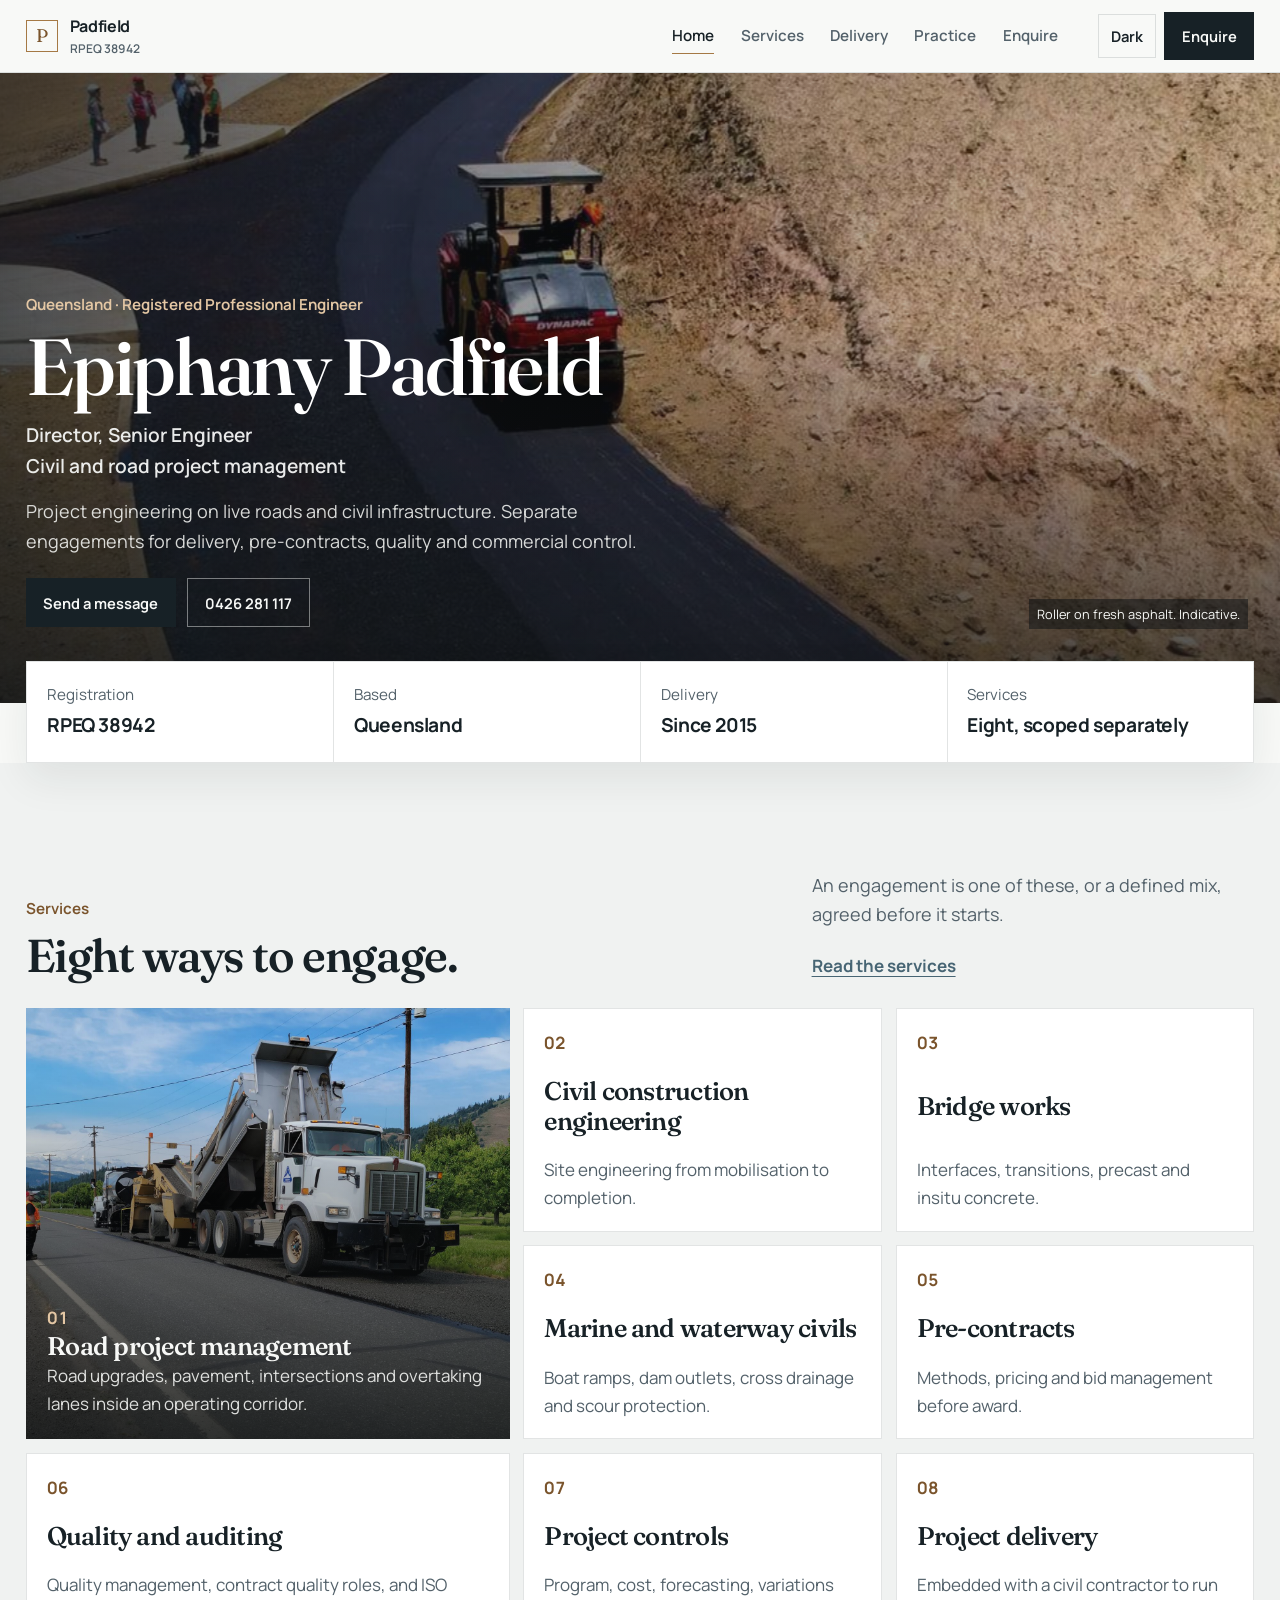
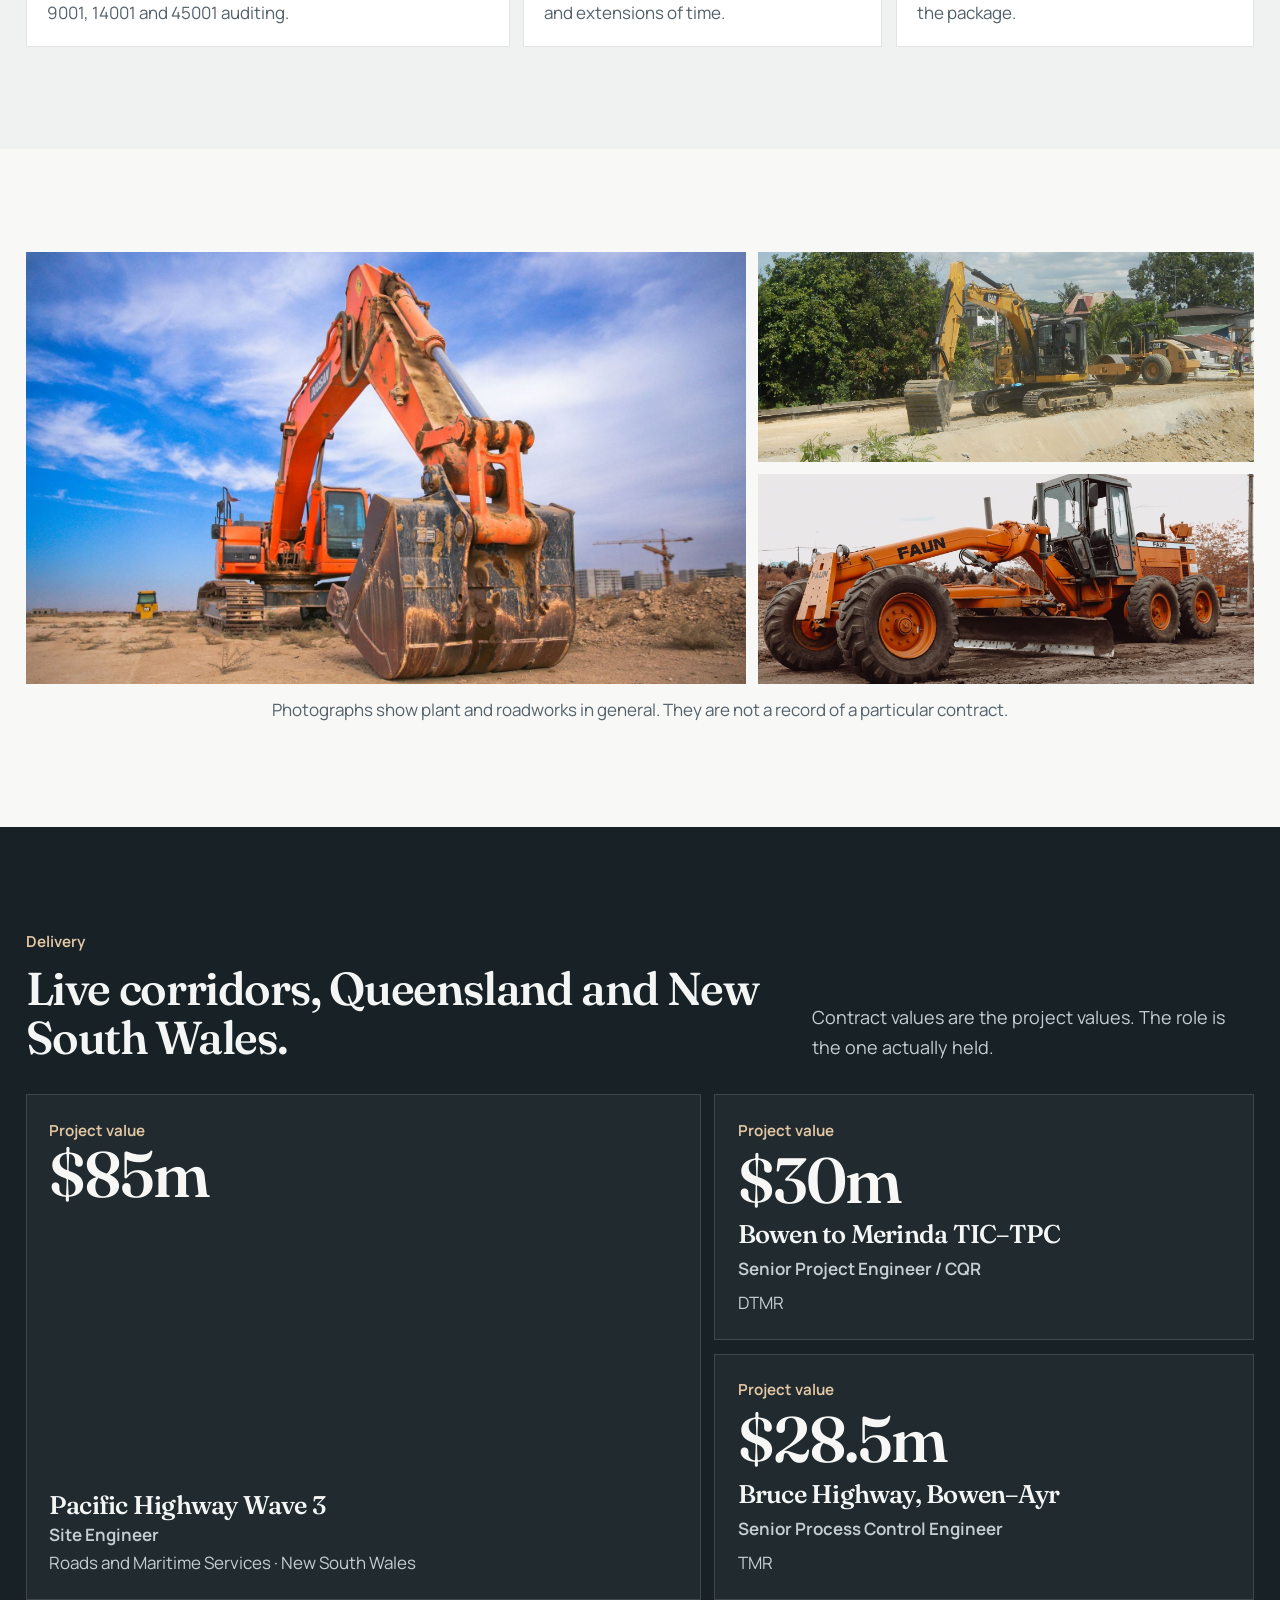
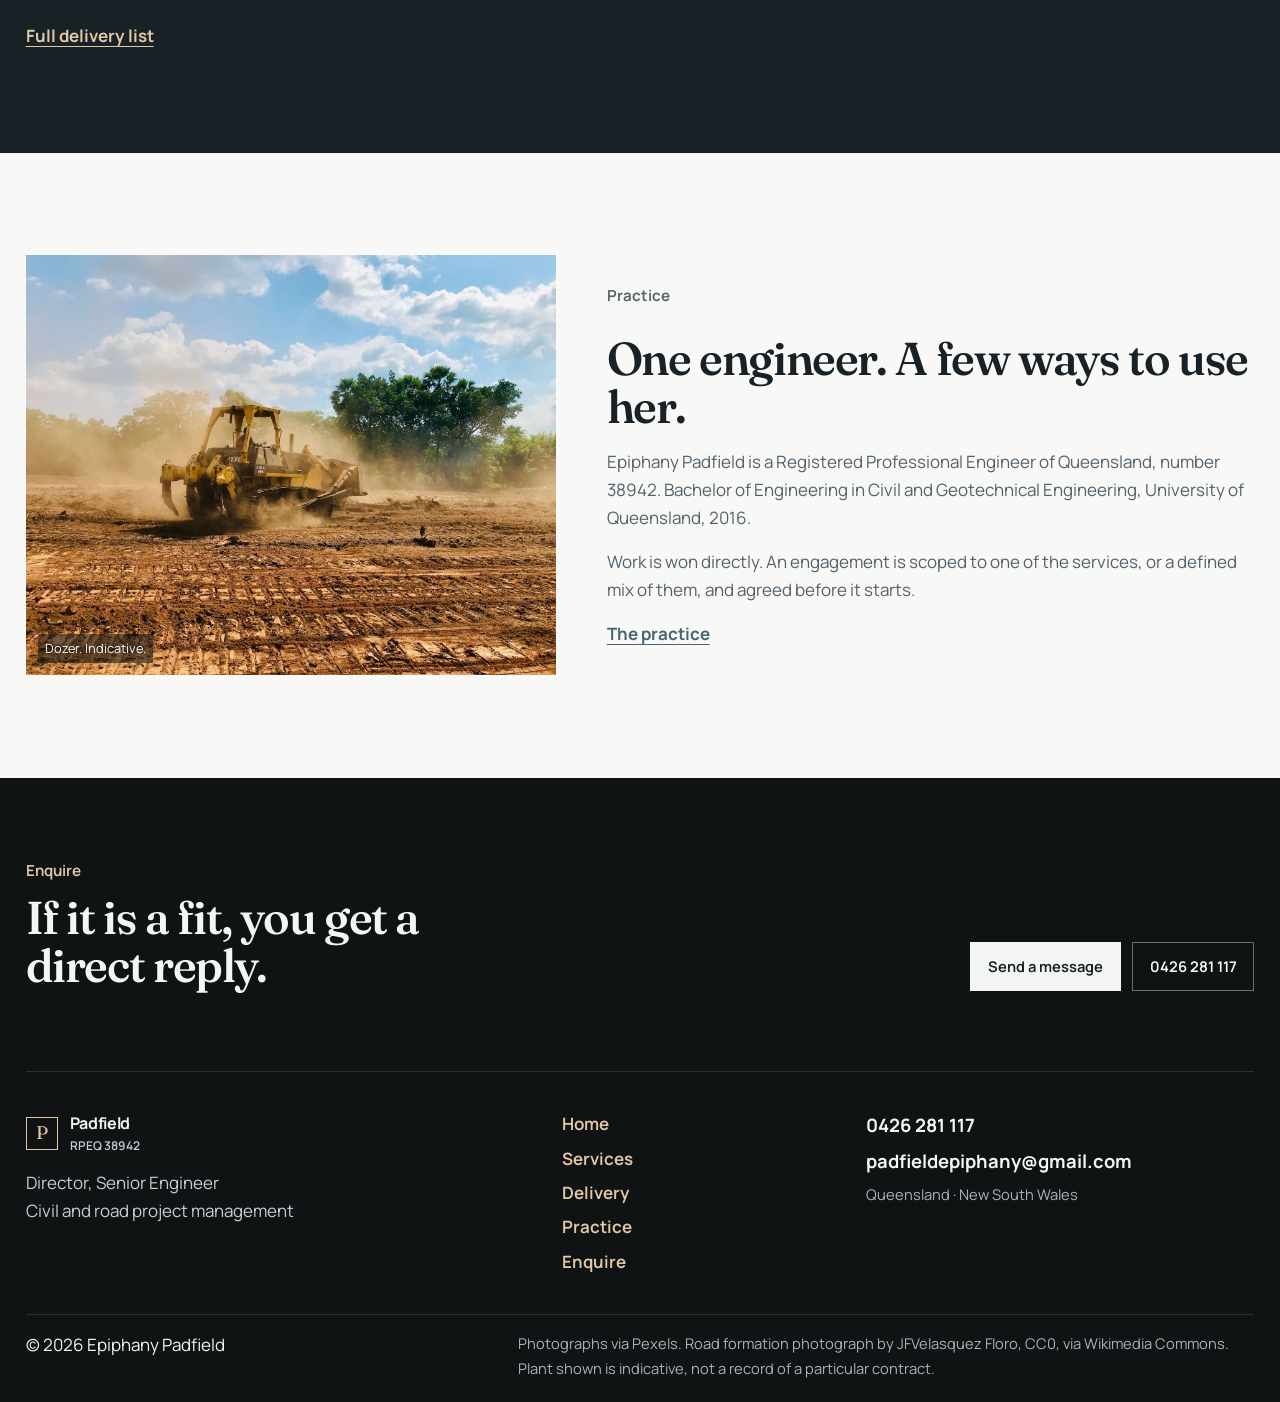
==== index.html @ ead68cc8 "Publish the Padfield site for client review. EOF  Co-authored-by: Cursor <cursoragent@cursor.com>" ====
<!DOCTYPE html>
<html lang="en">
<head>
  <meta charset="utf-8">
  <meta name="viewport" content="width=device-width, initial-scale=1">
  <title>Epiphany Padfield · Civil &amp; Road Project Management · RPEQ</title>
  <meta name="description" content="Epiphany Padfield, RPEQ 38942. Director and senior engineer. Civil and road project management, bridge and marine civils, pre-contracts, quality auditing and project delivery in Queensland.">
  <meta name="theme-color" content="#1A1E21">
  <link rel="icon" href="assets/favicon.svg" type="image/svg+xml">
  <link rel="preconnect" href="https://fonts.googleapis.com">
  <link rel="preconnect" href="https://fonts.gstatic.com" crossorigin>
  <link href="https://fonts.googleapis.com/css2?family=Fraunces:opsz,wght@9..144,500..650&family=Manrope:wght@400;500;600;700&display=swap" rel="stylesheet">
  <link rel="stylesheet" href="styles.css">
  <script>
    try {
      var saved = localStorage.getItem("padfield-theme");
      var theme = saved || (matchMedia("(prefers-color-scheme: light)").matches ? "light" : "dark");
      document.documentElement.setAttribute("data-theme", theme);
      document.documentElement.classList.add("js");
      var meta = document.querySelector('meta[name="theme-color"]');
      if (meta) meta.setAttribute("content", theme === "light" ? "#F8F9F7" : "#1A1E21");
    } catch (e) {}
  </script>
</head>
<body>
  <a class="skip" href="#content">Skip to content</a>
  <header class="nav">
    <div class="shell nav-bar">
      <a class="wordmark" href="index.html"><span class="mark" aria-hidden="true">P</span><span><strong>Padfield</strong><small>RPEQ 38942</small></span></a>
      <button class="nav-toggle" id="navToggle" type="button" aria-expanded="false" aria-controls="siteNav">Menu</button>
      <nav id="siteNav" aria-label="Pages">
        <a href="index.html" aria-current="page">Home</a>
        <a href="services.html">Services</a>
        <a href="delivery.html">Delivery</a>
        <a href="practice.html">Practice</a>
        <a href="enquire.html">Enquire</a>
      </nav>
      <div class="nav-tools">
        <button type="button" class="theme-toggle" id="themeToggle">Light</button>
        <a class="nav-cta" href="enquire.html">Enquire</a>
      </div>
    </div>
  </header>

  <main id="content">
    <section class="hero">
      <div class="hero-media">
        <video id="heroVideo" poster="assets/poster.jpg" muted loop playsinline preload="none" aria-hidden="true"></video>
      </div>
      <div class="hero-shade" aria-hidden="true"></div>
      <p class="photo-note">Roller on fresh asphalt. Indicative.</p>
      <div class="shell hero-copy">
        <div class="hero-copy-inner">
          <p class="eyebrow">Queensland · Registered Professional Engineer</p>
          <h1>Epiphany Padfield</h1>
          <p class="hero-role">Director, Senior Engineer<br>Civil and road project management</p>
          <p class="lede">Project engineering on live roads and civil infrastructure. Separate engagements for delivery, pre-contracts, quality and commercial control.</p>
          <div class="hero-actions">
            <a class="btn" href="enquire.html">Send a message</a>
            <a class="btn btn-ghost" href="tel:+61426281117">0426 281 117</a>
          </div>
        </div>
      </div>
    </section>

    <section class="proof" aria-label="At a glance">
      <div class="shell">
        <ul>
          <li><span>Registration</span><strong>RPEQ 38942</strong></li>
          <li><span>Based</span><strong>Queensland</strong></li>
          <li><span>Delivery</span><strong>Since 2015</strong></li>
          <li><span>Services</span><strong>Eight, scoped separately</strong></li>
        </ul>
      </div>
    </section>

    <section class="block band-soft reveal">
      <div class="shell">
        <div class="split-head">
          <div>
            <p class="eyebrow">Services</p>
            <h2>Eight ways to engage.</h2>
          </div>
          <div>
            <p class="section-copy">An engagement is one of these, or a defined mix, agreed before it starts.</p>
            <p class="more"><a class="link" href="services.html">Read the services</a></p>
          </div>
        </div>
        <div class="bento">
          <a class="tile tile-lead" href="services.html#road">
            <img src="assets/seal.jpg" alt="Truck feeding a surfacing crew on a live road" width="1800" height="1350">
            <div class="tile-body">
              <span class="idx">01</span>
              <h3>Road project management</h3>
              <p>Road upgrades, pavement, intersections and overtaking lanes inside an operating corridor.</p>
            </div>
          </a>
          <a class="tile" href="services.html#civil"><span class="idx">02</span><h3>Civil construction engineering</h3><p>Site engineering from mobilisation to completion.</p></a>
          <a class="tile" href="services.html#bridge"><span class="idx">03</span><h3>Bridge works</h3><p>Interfaces, transitions, precast and insitu concrete.</p></a>
          <a class="tile" href="services.html#marine"><span class="idx">04</span><h3>Marine and waterway civils</h3><p>Boat ramps, dam outlets, cross drainage and scour protection.</p></a>
          <a class="tile" href="services.html#precontracts"><span class="idx">05</span><h3>Pre-contracts</h3><p>Methods, pricing and bid management before award.</p></a>
          <a class="tile" href="services.html#quality"><span class="idx">06</span><h3>Quality and auditing</h3><p>Quality management, contract quality roles, and ISO 9001, 14001 and 45001 auditing.</p></a>
          <a class="tile" href="services.html#controls"><span class="idx">07</span><h3>Project controls</h3><p>Program, cost, forecasting, variations and extensions of time.</p></a>
          <a class="tile" href="services.html#delivery"><span class="idx">08</span><h3>Project delivery</h3><p>Embedded with a civil contractor to run the package.</p></a>
        </div>
      </div>
    </section>

    <section class="block reveal" aria-label="Indicative plant">
      <div class="shell gallery-grid">
        <figure class="gallery-main">
          <img src="assets/excavator.jpg" alt="Excavator on an earthworks site" width="1800" height="1130" loading="lazy">
          <figcaption>Excavator. Indicative.</figcaption>
        </figure>
        <figure>
          <img src="assets/formation.jpg" alt="Excavator and roller on a road formation" width="1800" height="1350" loading="lazy">
          <figcaption>Formation. Indicative.</figcaption>
        </figure>
        <figure>
          <img src="assets/grader.jpg" alt="Motor grader trimming a formation" width="1800" height="1200" loading="lazy">
          <figcaption>Grader. Indicative.</figcaption>
        </figure>
      </div>
      <p class="shell gallery-note">Photographs show plant and roadworks in general. They are not a record of a particular contract.</p>
    </section>

    <section class="block band-deep reveal">
      <div class="shell">
        <div class="split-head">
          <div>
            <p class="eyebrow">Delivery</p>
            <h2>Live corridors, Queensland and New South Wales.</h2>
          </div>
          <p class="section-copy">Contract values are the project values. The role is the one actually held.</p>
        </div>
        <div class="project-grid">
          <a class="pcard pcard-lead" href="delivery.html#pacific">
            <div>
              <p class="pcard-kicker">Project value</p>
              <p class="pcard-value">$85m</p>
            </div>
            <div>
              <h3>Pacific Highway Wave 3</h3>
              <p class="pcard-role">Site Engineer</p>
              <p class="pcard-meta">Roads and Maritime Services · New South Wales</p>
            </div>
          </a>
          <a class="pcard" href="delivery.html#bowen">
            <p class="pcard-kicker">Project value</p>
            <p class="pcard-value">$30m</p>
            <h3>Bowen to Merinda TIC–TPC</h3>
            <p class="pcard-role">Senior Project Engineer / CQR</p>
            <p class="pcard-meta">DTMR</p>
          </a>
          <a class="pcard" href="delivery.html#bowen-ayr">
            <p class="pcard-kicker">Project value</p>
            <p class="pcard-value">$28.5m</p>
            <h3>Bruce Highway, Bowen–Ayr</h3>
            <p class="pcard-role">Senior Process Control Engineer</p>
            <p class="pcard-meta">TMR</p>
          </a>
        </div>
        <p class="more"><a class="link" href="delivery.html">Full delivery list</a></p>
      </div>
    </section>

    <section class="block reveal">
      <div class="shell practice-split">
        <figure class="frame">
          <img src="assets/dozer.jpg" alt="Dozer working in dust on an earthworks pad" width="1800" height="1350" loading="lazy">
          <figcaption>Dozer. Indicative.</figcaption>
        </figure>
        <div class="practice-copy">
          <p class="eyebrow">Practice</p>
          <h2>One engineer. A few ways to use her.</h2>
          <p>Epiphany Padfield is a Registered Professional Engineer of Queensland, number 38942. Bachelor of Engineering in Civil and Geotechnical Engineering, University of Queensland, 2016.</p>
          <p>Work is won directly. An engagement is scoped to one of the services, or a defined mix of them, and agreed before it starts.</p>
          <p><a class="link" href="practice.html">The practice</a></p>
        </div>
      </div>
    </section>
  </main>

  <footer class="foot">
    <div class="shell foot-cta">
      <div>
        <p class="eyebrow">Enquire</p>
        <h2>If it is a fit, you get a direct reply.</h2>
      </div>
      <div class="foot-cta-actions">
        <a class="btn" href="enquire.html">Send a message</a>
        <a class="btn btn-ghost" href="tel:+61426281117">0426 281 117</a>
      </div>
    </div>
    <div class="shell foot-grid">
      <div>
        <a class="wordmark" href="index.html"><span class="mark" aria-hidden="true">P</span><span><strong>Padfield</strong><small>RPEQ 38942</small></span></a>
        <p class="foot-role">Director, Senior Engineer<br>Civil and road project management</p>
      </div>
      <nav aria-label="Footer">
        <a href="index.html">Home</a>
        <a href="services.html">Services</a>
        <a href="delivery.html">Delivery</a>
        <a href="practice.html">Practice</a>
        <a href="enquire.html">Enquire</a>
      </nav>
      <div class="foot-contact">
        <a href="tel:+61426281117">0426 281 117</a>
        <a href="mailto:padfieldepiphany@gmail.com">padfieldepiphany@gmail.com</a>
        <p class="fine">Queensland · New South Wales</p>
      </div>
    </div>
    <div class="shell foot-base">
      <p>© 2026 Epiphany Padfield</p>
      <p class="fine">Photographs via Pexels. Road formation photograph by JFVelasquez Floro, CC0, via Wikimedia Commons. Plant shown is indicative, not a record of a particular contract.</p>
    </div>
  </footer>
  <script src="main.js"></script>
</body>
</html>
---- styles.css ----
:root {
  --bg: #1a1e21;
  --bg-soft: #22272b;
  --bg-deep: #121518;
  --surface: #2a3035;
  --ink: #f4f6f5;
  --muted: #b4bec3;
  --line: rgba(244, 246, 245, 0.14);
  --bronze: #c4a078;
  --bronze-text: #e4c7a4;
  --steel: #8aadc0;
  --nav: rgba(26, 30, 33, 0.92);
  --btn-bg: #f4f6f5;
  --btn-ink: #172126;
  --danger: #e7b4a4;
  --shadow: 0 18px 40px rgba(0, 0, 0, 0.28);
  --serif: "Fraunces", "Iowan Old Style", Georgia, serif;
  --sans: "Manrope", "Segoe UI", sans-serif;
  --nav-h: 4.5rem;
  color-scheme: dark;
}

html[data-theme="light"] {
  --bg: #f8f9f7;
  --bg-soft: #f0f2f1;
  --bg-deep: #172126;
  --surface: #ffffff;
  --ink: #172126;
  --muted: #53616a;
  --line: rgba(23, 33, 38, 0.12);
  --bronze: #a57945;
  --bronze-text: #7a542c;
  --steel: #476574;
  --nav: rgba(248, 249, 247, 0.92);
  --btn-bg: #172126;
  --btn-ink: #f8f9f7;
  --danger: #8c3a2c;
  --shadow: 0 16px 40px rgba(23, 33, 38, 0.08);
  color-scheme: light;
}

* { box-sizing: border-box; }
html { scroll-behavior: smooth; background: var(--bg); }
body {
  margin: 0;
  background: var(--bg);
  color: var(--ink);
  font-family: var(--sans);
  font-size: 1.0625rem;
  font-weight: 400;
  line-height: 1.65;
  transition: background-color 0.35s ease, color 0.35s ease;
}
img, video { max-width: 100%; display: block; }
a { color: inherit; }
:focus-visible { outline: 2px solid var(--steel); outline-offset: 3px; }
.skip {
  position: absolute;
  left: 1rem;
  top: -4rem;
  background: var(--bronze-text);
  color: #172126;
  padding: 0.5rem 0.8rem;
  z-index: 40;
}
.skip:focus { top: 0.75rem; }

.shell { width: min(1240px, calc(100% - clamp(1.5rem, 4vw, 4.5rem))); margin-inline: auto; }
h1, h2, h3, .pcard-value, .record-value strong, .numeral {
  font-family: var(--serif);
  font-weight: 560;
  font-optical-sizing: auto;
  letter-spacing: -0.03em;
}
h1 { margin: 0; font-size: clamp(2.8rem, 5.4vw, 5.4rem); line-height: 0.98; }
h2 { margin: 0; font-size: clamp(2.15rem, 3.6vw, 3.5rem); line-height: 1.05; }
h3 { margin: 0; font-size: clamp(1.45rem, 2vw, 1.85rem); line-height: 1.15; font-weight: 560; }
p { margin: 0; }
.lede, .section-copy { color: var(--muted); max-width: 40rem; font-size: 1.125rem; }
.eyebrow {
  margin: 0 0 0.7rem;
  font-weight: 650;
  font-size: 0.95rem;
  color: var(--bronze-text);
}

.nav {
  position: sticky;
  top: 0;
  z-index: 30;
  background: var(--nav);
  backdrop-filter: blur(16px);
  border-bottom: 1px solid var(--line);
}
.nav-bar {
  min-height: var(--nav-h);
  display: flex;
  align-items: center;
  gap: 1rem;
}
.wordmark {
  display: flex;
  align-items: center;
  gap: 0.7rem;
  text-decoration: none;
  margin-right: auto;
}
.mark {
  width: 2.05rem;
  height: 2.05rem;
  display: grid;
  place-items: center;
  border: 1px solid var(--bronze);
  color: var(--bronze-text);
  font-family: var(--serif);
  font-size: 1.15rem;
  line-height: 1;
}
.wordmark strong { display: block; font-weight: 700; letter-spacing: -0.02em; font-size: 1rem; }
.wordmark small { display: block; color: var(--muted); font-size: 0.75rem; font-weight: 600; letter-spacing: 0.01em; }
.nav-toggle {
  display: none;
  border: 1px solid var(--line);
  background: transparent;
  color: var(--ink);
  font: inherit;
  font-weight: 650;
  padding: 0.5rem 0.7rem;
  cursor: pointer;
}
#siteNav { display: flex; align-items: center; gap: 0.15rem; }
#siteNav a {
  position: relative;
  text-decoration: none;
  color: var(--muted);
  font-weight: 600;
  font-size: 0.95rem;
  padding: 0.7rem 0.75rem;
}
#siteNav a::after {
  content: "";
  position: absolute;
  left: 0.75rem;
  right: 0.75rem;
  bottom: 0.35rem;
  height: 1px;
  background: var(--bronze);
  transform: scaleX(0);
  transform-origin: left center;
  transition: transform 0.35s ease;
}
#siteNav a:hover { color: var(--ink); }
#siteNav a:hover::after,
#siteNav a[aria-current="page"]::after { transform: scaleX(1); }
#siteNav a[aria-current="page"] { color: var(--ink); }
.nav-tools { display: flex; align-items: center; gap: 0.5rem; margin-left: 0.75rem; }
.theme-toggle, .nav-cta, .btn {
  font: inherit;
  font-weight: 650;
  font-size: 0.92rem;
  cursor: pointer;
  text-decoration: none;
  border: 1px solid transparent;
}
.theme-toggle {
  background: transparent;
  color: var(--ink);
  border-color: var(--line);
  padding: 0.55rem 0.75rem;
}
.theme-toggle:hover, .nav-cta:hover, .btn:hover { transform: translateY(-1px); }
.nav-cta, .btn {
  display: inline-flex;
  align-items: center;
  justify-content: center;
  background: var(--btn-bg);
  color: var(--btn-ink);
  padding: 0.7rem 1.05rem;
  transition: transform 0.25s ease, background-color 0.25s ease, color 0.25s ease, border-color 0.25s ease;
}
.btn:active, .nav-cta:active, .theme-toggle:active { transform: translateY(0); }
.btn-ghost {
  background: transparent;
  color: #f7f8f6;
  border-color: rgba(247, 248, 246, 0.45);
}
.btn-line {
  background: transparent;
  color: var(--ink);
  border-color: var(--line);
}
.btn-line:hover { border-color: var(--ink); }
.link {
  color: var(--steel);
  font-weight: 700;
  text-underline-offset: 0.22em;
}
.link:hover { color: var(--ink); }

.hero {
  position: relative;
  height: min(640px, 70vh);
  min-height: 520px;
  color: #f7f8f6;
  display: flex;
  align-items: flex-end;
  overflow: hidden;
}
.hero-media {
  position: absolute;
  inset: 0;
  transform: scale(1.06);
}
.hero-media video {
  width: 100%;
  height: 100%;
  object-fit: cover;
  position: absolute;
  inset: 0;
}
.hero-shade {
  position: absolute;
  inset: 0;
  background:
    linear-gradient(180deg, rgba(18, 21, 24, 0.18) 0%, rgba(18, 21, 24, 0.12) 40%, rgba(18, 21, 24, 0.78) 100%),
    linear-gradient(90deg, rgba(18, 21, 24, 0.72) 0%, rgba(18, 21, 24, 0.25) 52%, rgba(18, 21, 24, 0.05) 100%);
}
.hero-copy { position: relative; z-index: 1; padding-bottom: 4.75rem; }
.hero-copy-inner { max-width: 40rem; }
.hero h1 { color: #fff; font-size: clamp(3.3rem, 6.2vw, 5.8rem); }
.hero .eyebrow { color: #e4c7a4; }
.hero-role { margin: 0.85rem 0 0; font-size: 1.2rem; font-weight: 600; color: rgba(247, 248, 246, 0.94); }
.hero .lede { margin-top: 0.9rem; color: rgba(247, 248, 246, 0.86); }
.hero-actions { display: flex; flex-wrap: wrap; gap: 0.7rem; margin-top: 1.35rem; }
.photo-note {
  position: absolute;
  z-index: 2;
  right: clamp(1rem, 3vw, 2rem);
  bottom: 4.6rem;
  margin: 0;
  font-size: 0.8rem;
  color: #f7f8f6;
  background: rgba(16, 19, 20, 0.55);
  padding: 0.3rem 0.5rem;
}

.proof { position: relative; z-index: 2; margin-top: -2.6rem; }
.proof ul {
  display: grid;
  grid-template-columns: repeat(4, 1fr);
  list-style: none;
  margin: 0;
  padding: 0;
  background: var(--surface);
  border: 1px solid var(--line);
  box-shadow: var(--shadow);
}
.proof li { padding: 1.25rem 1.3rem; }
.proof li + li { box-shadow: inset 1px 0 0 var(--line); }
.proof span { display: block; color: var(--muted); font-size: 0.95rem; }
.proof strong { display: block; margin-top: 0.15rem; font-size: 1.2rem; font-weight: 700; letter-spacing: -0.02em; }

.block { padding: clamp(4rem, 8vw, 6.5rem) 0; }
.band-soft { background: var(--bg-soft); }
.band-deep { background: var(--bg-deep); color: #f4f6f5; }
.band-deep .eyebrow, .band-deep .link { color: #e4c7a4; }
.band-deep .link:hover { color: #fff; }
.band-deep .section-copy, .band-deep .pcard-meta, .band-deep .pcard-role { color: #c5ced2; }
.split-head {
  display: grid;
  grid-template-columns: 1.25fr 0.75fr;
  gap: 2rem 3rem;
  align-items: end;
  margin-bottom: 1.75rem;
}
.split-head .section-copy { margin-top: 0.35rem; }

.bento {
  display: grid;
  grid-template-columns: 1.35fr 1fr 1fr;
  gap: 0.85rem;
}
.tile {
  display: flex;
  flex-direction: column;
  justify-content: space-between;
  gap: 1.25rem;
  min-height: 190px;
  padding: 1.25rem 1.25rem 1.15rem;
  background: var(--surface);
  color: var(--ink);
  text-decoration: none;
  border: 1px solid var(--line);
  transition: transform 0.4s ease, border-color 0.4s ease, box-shadow 0.4s ease;
}
.tile:hover { transform: translateY(-4px); border-color: color-mix(in srgb, var(--bronze) 50%, var(--line)); box-shadow: var(--shadow); }
.tile .idx { font-weight: 700; color: var(--bronze-text); font-variant-numeric: tabular-nums; }
.tile p { color: var(--muted); }
.tile-lead {
  grid-row: span 2;
  position: relative;
  min-height: 420px;
  color: #f7f8f6;
  border: 0;
  overflow: hidden;
  padding: 0;
}
.tile-lead img { position: absolute; inset: 0; width: 100%; height: 100%; object-fit: cover; transition: transform 0.8s ease; }
.tile-lead:hover img { transform: scale(1.04); }
.tile-lead::after {
  content: "";
  position: absolute;
  inset: 0;
  background: linear-gradient(180deg, rgba(16, 19, 20, 0.05) 15%, rgba(16, 19, 20, 0.84) 100%);
}
.tile-lead .tile-body { position: relative; z-index: 1; margin-top: auto; padding: 1.35rem; }
.tile-lead .idx, .tile-lead h3 { color: #f7f8f6; }
.tile-lead .idx { color: #e4c7a4; }
.tile-lead p { color: rgba(247, 248, 246, 0.88); }

.project-grid { display: grid; grid-template-columns: 1.25fr 1fr; gap: 0.85rem; margin-top: 2rem; }
.pcard {
  display: flex;
  flex-direction: column;
  justify-content: flex-end;
  gap: 0.35rem;
  min-height: 230px;
  padding: 1.4rem;
  text-decoration: none;
  color: #f4f6f5;
  background: rgba(244, 246, 245, 0.04);
  border: 1px solid rgba(244, 246, 245, 0.14);
  transition: transform 0.4s ease, background-color 0.4s ease, border-color 0.4s ease;
}
.pcard:hover { transform: translateY(-4px); background: rgba(244, 246, 245, 0.08); border-color: rgba(228, 199, 164, 0.75); }
.pcard-lead { grid-row: span 2; min-height: 100%; justify-content: space-between; }
.pcard-kicker { color: #e4c7a4; font-weight: 650; font-size: 0.95rem; }
.pcard-value { margin: 0.15rem 0 0.4rem; font-size: clamp(3.2rem, 5vw, 5rem); line-height: 0.9; color: #f7f8f6; }
.pcard-role { font-weight: 650; color: #f4f6f5; }
.more { margin-top: 1.4rem; }
.page-end { padding: 2.2rem 0 3.5rem; }

.gallery { padding-bottom: clamp(3rem, 6vw, 5rem); }
.gallery-grid {
  display: grid;
  grid-template-columns: 1.45fr 1fr;
  grid-template-rows: 210px 210px;
  gap: 0.75rem;
}
.gallery-grid figure { margin: 0; position: relative; overflow: hidden; background: #121518; }
.gallery-grid img { width: 100%; height: 100%; object-fit: cover; transition: transform 0.8s ease; }
.gallery-grid figure:hover img { transform: scale(1.04); }
.gallery-main { grid-row: span 2; }
.gallery figcaption, .frame figcaption, .service-visual figcaption {
  position: absolute;
  z-index: 1;
  left: 0.75rem;
  bottom: 0.75rem;
  margin: 0;
  font-size: 0.8rem;
  color: #f7f8f6;
  background: rgba(16, 19, 20, 0.55);
  padding: 0.25rem 0.45rem;
}
.gallery-note { margin-top: 0.8rem; color: var(--muted); max-width: 46rem; }

.practice-split {
  display: grid;
  grid-template-columns: 0.9fr 1.1fr;
  gap: clamp(1.5rem, 4vw, 4rem);
  align-items: center;
}
.frame { margin: 0; position: relative; overflow: hidden; background: #121518; min-height: 280px; }
.frame img { width: 100%; height: 100%; object-fit: cover; min-height: 420px; transition: transform 0.8s ease; }
.practice-split:hover img { transform: scale(1.03); }
.practice-copy { display: grid; gap: 1rem; }
.practice-copy p { max-width: 40rem; color: var(--muted); }
.practice-copy h2 { color: var(--ink); }

.page-hero { padding: clamp(2.4rem, 6vw, 4.5rem) 0 0.5rem; }
.page-hero-grid {
  display: grid;
  grid-template-columns: 1.15fr 0.85fr;
  gap: clamp(1.5rem, 4vw, 3.5rem);
  align-items: end;
}
.page-hero .lede { margin-top: 1rem; }
.page-hero .frame img { min-height: 280px; max-height: 420px; }

.service-row {
  display: grid;
  grid-template-columns: 1.05fr 0.95fr;
  gap: clamp(1.25rem, 4vw, 4rem);
  align-items: center;
  padding: clamp(2rem, 4vw, 3.4rem) 0;
  border-top: 1px solid var(--line);
  scroll-margin-top: 5.5rem;
}
.service-row:last-child { border-bottom: 1px solid var(--line); }
.service-copy .idx {
  display: block;
  font-family: var(--serif);
  font-size: clamp(2.4rem, 4vw, 3.4rem);
  line-height: 0.9;
  color: var(--bronze-text);
  margin-bottom: 0.75rem;
}
.service-copy h2 { font-size: clamp(1.8rem, 3vw, 2.6rem); margin-bottom: 0.75rem; }
.service-copy p { color: var(--muted); max-width: 38rem; }
.service-visual {
  position: relative;
  min-height: 280px;
  overflow: hidden;
  background: var(--bg-soft);
}
.service-visual img { position: absolute; inset: 0; width: 100%; height: 100%; object-fit: cover; transition: transform 0.8s ease; }
.service-row:hover img { transform: scale(1.04); }
.service-row:nth-child(even) .service-visual { order: -1; }
.numeral {
  position: absolute;
  inset: 0;
  display: grid;
  place-items: center;
  font-size: clamp(5rem, 10vw, 8rem);
  color: var(--bronze);
  line-height: 1;
}

.records { display: grid; grid-template-columns: 1fr 1fr; gap: 0.9rem; padding: 2rem 0 1rem; }
.record {
  background: var(--surface);
  border: 1px solid var(--line);
  padding: 1.35rem 1.35rem 1.15rem;
  display: flex;
  flex-direction: column;
  gap: 0.45rem;
  scroll-margin-top: 5.5rem;
  transition: transform 0.35s ease, border-color 0.35s ease;
}
.record:hover { transform: translateY(-3px); border-color: color-mix(in srgb, var(--bronze) 45%, var(--line)); }
.record:first-child {
  grid-column: 1 / -1;
  display: grid;
  grid-template-columns: 0.7fr 1.3fr;
  gap: 1rem 2rem;
  align-items: end;
  padding: clamp(1.5rem, 3vw, 2.4rem);
}
.record-value span, .pcard-kicker { letter-spacing: 0; }
.record-value strong {
  display: block;
  font-size: clamp(2.6rem, 4vw, 4.6rem);
  line-height: 0.9;
  font-weight: 560;
  color: var(--ink);
}
.record:first-child .record-value strong { font-size: clamp(3.4rem, 6vw, 5.6rem); }
.record-value span { color: var(--bronze-text); font-weight: 700; font-family: var(--sans); letter-spacing: 0; font-size: 0.95rem; }
.record h2 { font-size: clamp(1.55rem, 2.4vw, 2.15rem); }
.record-role { font-weight: 700; }
.record details { margin-top: 0.35rem; }
.record summary {
  cursor: pointer;
  font-weight: 700;
  color: var(--steel);
  list-style: none;
}
.record summary::-webkit-details-marker { display: none; }
.record summary::after { content: " +"; font-weight: 500; }
.record details[open] summary::after { content: " –"; }
.record dl { display: grid; gap: 0.45rem; margin: 0.8rem 0 0; }
.record dl div { display: grid; grid-template-columns: 8rem 1fr; gap: 0.75rem; }
.record dt { color: var(--muted); font-weight: 650; }
.record dd { margin: 0; }
.record .fine { color: var(--muted); margin-top: 0.7rem; }

.practice-layout {
  display: grid;
  grid-template-columns: 1.15fr 0.85fr;
  gap: clamp(2rem, 5vw, 4.5rem);
  align-items: start;
  padding: clamp(2.5rem, 6vw, 4.5rem) 0;
}
.prose { display: grid; gap: 1rem; max-width: 42rem; }
.prose p { color: var(--muted); font-size: 1.08rem; }
.cred-list { list-style: none; margin: 0; padding: 0; }
.cred-list li {
  display: grid;
  grid-template-columns: 8.5rem 1fr;
  gap: 1rem;
  padding: 0.95rem 0;
  border-top: 1px solid var(--line);
}
.cred-list li:last-child { border-bottom: 1px solid var(--line); }
.cred-list span { color: var(--bronze-text); font-weight: 700; }

.enquire-layout {
  display: grid;
  grid-template-columns: 0.82fr 1.18fr;
  gap: clamp(1.5rem, 4vw, 4rem);
  align-items: start;
  padding: clamp(2.8rem, 6vw, 5rem) 0 clamp(3rem, 6vw, 5rem);
}
.enquire-intro { position: sticky; top: 6rem; display: grid; gap: 0.85rem; }
.enquire-intro .lede { margin-top: 0.35rem; }
.contact-line { font-size: 1.35rem; font-weight: 700; text-decoration: none; letter-spacing: -0.02em; }
.contact-line:hover { color: var(--steel); }
.enquire-intro .frame { margin-top: 0.6rem; }
.enquire-intro .frame img { min-height: 220px; max-height: 280px; }
.form-card {
  background: var(--surface);
  border: 1px solid var(--line);
  box-shadow: var(--shadow);
  padding: clamp(1.4rem, 3vw, 2.4rem);
}
form { display: grid; gap: 1.05rem; }
.field { display: grid; gap: 0.4rem; font-weight: 700; font-size: 0.98rem; }
input, select, textarea {
  width: 100%;
  font-family: inherit;
  font-size: 1.0625rem;
  font-weight: 400;
  color: var(--ink);
  background: var(--bg);
  border: 1px solid var(--line);
  padding: 0.85rem 0.9rem;
  border-radius: 0;
}
textarea { resize: vertical; min-height: 9rem; }
select {
  appearance: none;
  background-image: linear-gradient(45deg, transparent 50%, var(--ink) 50%), linear-gradient(135deg, var(--ink) 50%, transparent 50%);
  background-position: calc(100% - 18px) center, calc(100% - 12px) center;
  background-size: 6px 6px, 6px 6px;
  background-repeat: no-repeat;
}
input:focus, select:focus, textarea:focus { outline: none; border-color: var(--steel); box-shadow: 0 0 0 3px color-mix(in srgb, var(--steel) 35%, transparent); }
input:user-invalid, select:user-invalid, textarea:user-invalid { border-color: var(--danger); }
.split { display: grid; grid-template-columns: 1fr 1fr; gap: 1rem; }
.hp { position: absolute; left: -9999px; }
.form-status { min-height: 1.4em; font-weight: 650; color: var(--steel); }
.form-status.is-error { color: var(--danger); }
.form-card .btn { justify-self: start; min-width: 11rem; }

.foot { background: #101314; color: #f4f6f5; }
.foot-cta {
  display: grid;
  grid-template-columns: 1.4fr auto;
  gap: 2rem;
  align-items: end;
  padding: clamp(3rem, 7vw, 5rem) 0;
  border-bottom: 1px solid rgba(244, 246, 245, 0.12);
}
.foot .eyebrow { color: #e4c7a4; }
.foot h2 { max-width: 16ch; }
.foot-cta-actions { display: flex; flex-wrap: wrap; gap: 0.7rem; }
.foot .btn { background: #f4f6f5; color: #172126; }
.foot .btn-ghost { background: transparent; color: #f4f6f5; border-color: rgba(244, 246, 245, 0.4); }
.foot .btn-ghost:hover { background: #f4f6f5; color: #172126; }
.foot-grid {
  display: grid;
  grid-template-columns: 1.3fr 0.7fr 1fr;
  gap: 2rem;
  padding: 2.4rem 0;
}
.foot a { color: #e4c7a4; text-decoration: none; }
.foot a:hover { color: #fff; }
.foot .wordmark { color: #f4f6f5; margin: 0 0 0.8rem; }
.foot .mark { color: #e4c7a4; border-color: #e4c7a4; }
.foot .wordmark small { color: #c5ced2; }
.foot-role { color: #c5ced2; }
.foot nav { display: grid; gap: 0.4rem; align-content: start; }
.foot nav a { font-weight: 650; }
.foot-contact { display: grid; gap: 0.35rem; align-content: start; }
.foot-contact a { font-size: 1.15rem; font-weight: 700; color: #f4f6f5; }
.foot-base {
  display: flex;
  justify-content: space-between;
  gap: 1.5rem;
  flex-wrap: wrap;
  padding: 1rem 0 1.4rem;
  border-top: 1px solid rgba(244, 246, 245, 0.12);
}
.fine { color: #a8b2b6; font-size: 0.92rem; max-width: 46rem; }
.foot .fine { color: #a8b2b6; }

.js .reveal { opacity: 0; transform: translateY(16px); transition: opacity 0.7s ease, transform 0.7s ease; }
.js .reveal.is-in { opacity: 1; transform: none; }

@media (max-width: 980px) {
  .bento, .project-grid, .split-head, .page-hero-grid, .practice-split, .practice-layout, .enquire-layout, .service-row, .foot-cta, .foot-grid, .gallery-grid {
    grid-template-columns: 1fr;
  }
  .tile-lead, .pcard-lead, .gallery-main, .record:first-child { grid-row: auto; grid-column: auto; }
  .gallery-grid { grid-template-rows: none; }
  .gallery-grid figure, .gallery-main { min-height: 220px; height: 240px; }
  .service-row:nth-child(even) .service-visual { order: 0; }
  .service-visual { min-height: 220px; }
  .enquire-intro { position: static; }
  .records { grid-template-columns: 1fr; }
  .record:first-child { display: flex; }
  .frame img, .page-hero .frame img { min-height: 240px; }
}

@media (max-width: 860px) {
  .nav-toggle { display: inline-flex; }
  .js #siteNav {
    display: none;
    position: absolute;
    left: 0;
    right: 0;
    top: 100%;
    flex-direction: column;
    align-items: stretch;
    gap: 0;
    background: var(--bg);
    border-bottom: 1px solid var(--line);
    padding: 0.4rem 1.25rem 1rem;
  }
  .js .nav.is-open #siteNav { display: flex; }
  #siteNav a { padding: 0.9rem 0; font-size: 1.15rem; border-bottom: 1px solid var(--line); }
  #siteNav a::after { left: 0; right: auto; width: 2.2rem; bottom: 0.55rem; }
  .nav { position: sticky; }
}

@media (max-width: 760px) {
  .hero { height: auto; min-height: 0; display: block; color: var(--ink); overflow: visible; }
  .hero-media { position: relative; height: min(52vw, 280px); transform: none; }
  .hero-shade { background: linear-gradient(180deg, rgba(18, 21, 24, 0) 45%, rgba(18, 21, 24, 0.45) 100%); }
  .hero-copy { padding: 1.35rem 0 0; }
  .hero h1, .hero-role { color: var(--ink); }
  .hero .eyebrow { color: var(--bronze-text); }
  .hero .lede { color: var(--muted); }
  .hero .btn-ghost { color: var(--ink); border-color: var(--line); }
  .hero .photo-note {
    top: calc(min(52vw, 280px) - 2.15rem);
    bottom: auto;
    left: 0.75rem;
    right: auto;
  }
  .proof { margin-top: 1.25rem; }
  .proof ul { grid-template-columns: 1fr 1fr; }
  .proof li:nth-child(odd) { box-shadow: none; }
  .proof li:nth-child(even) { box-shadow: inset 1px 0 0 var(--line); }
  .proof li:nth-child(n + 3) { box-shadow: inset 0 1px 0 var(--line); }
  .proof li:nth-child(even):nth-child(n + 3) { box-shadow: inset 1px 1px 0 var(--line); }
  .split, .cred-list li, .record dl div { grid-template-columns: 1fr; }
  .foot-base { display: grid; }
  .hero-actions .btn, .form-card .btn, .foot-cta-actions .btn { width: 100%; }
}

@media (prefers-reduced-motion: reduce) {
  html { scroll-behavior: auto; }
  .js .reveal { opacity: 1; transform: none; transition: none; }
  .hero-media, .tile, .tile-lead img, .pcard, .record, .gallery-grid img, .frame img, .service-visual img, .btn, .nav-cta, .theme-toggle {
    transition: none;
    transform: none;
  }
  .tile:hover, .pcard:hover, .record:hover, .btn:hover { transform: none; }
}
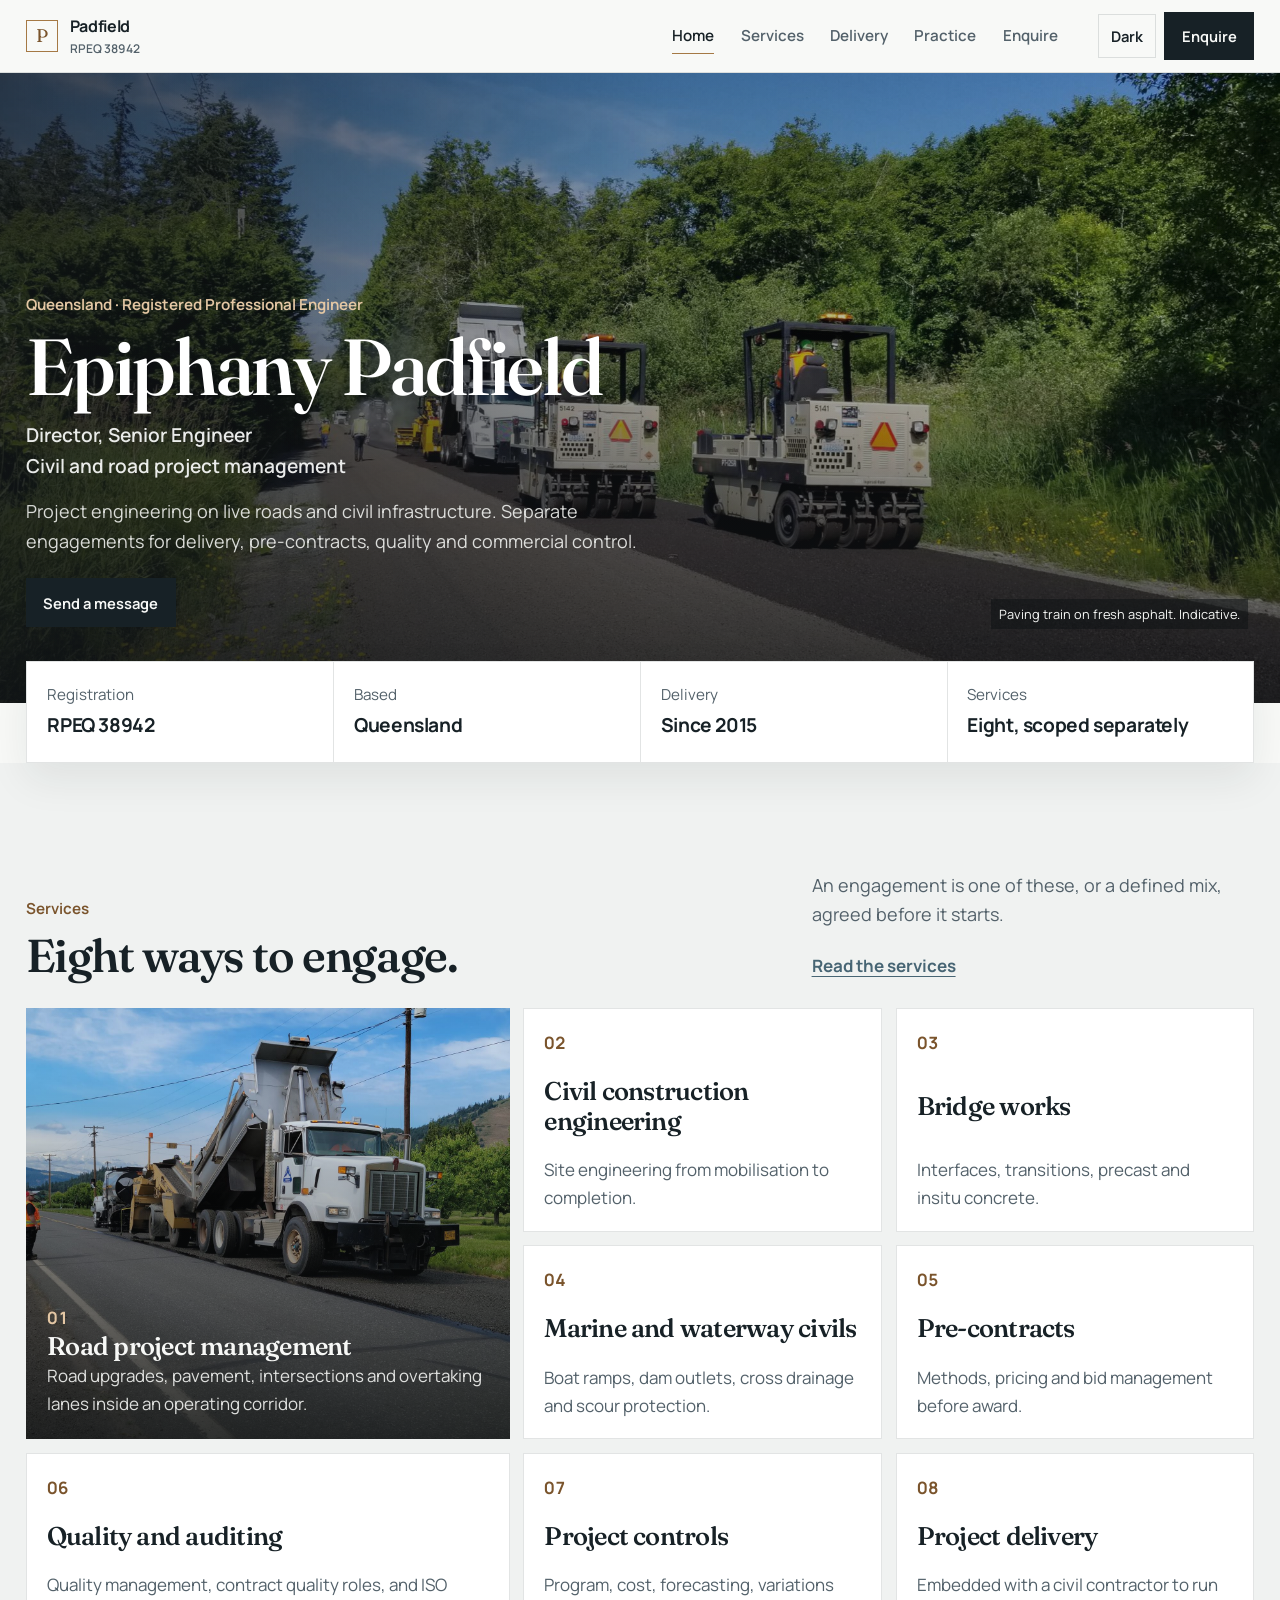
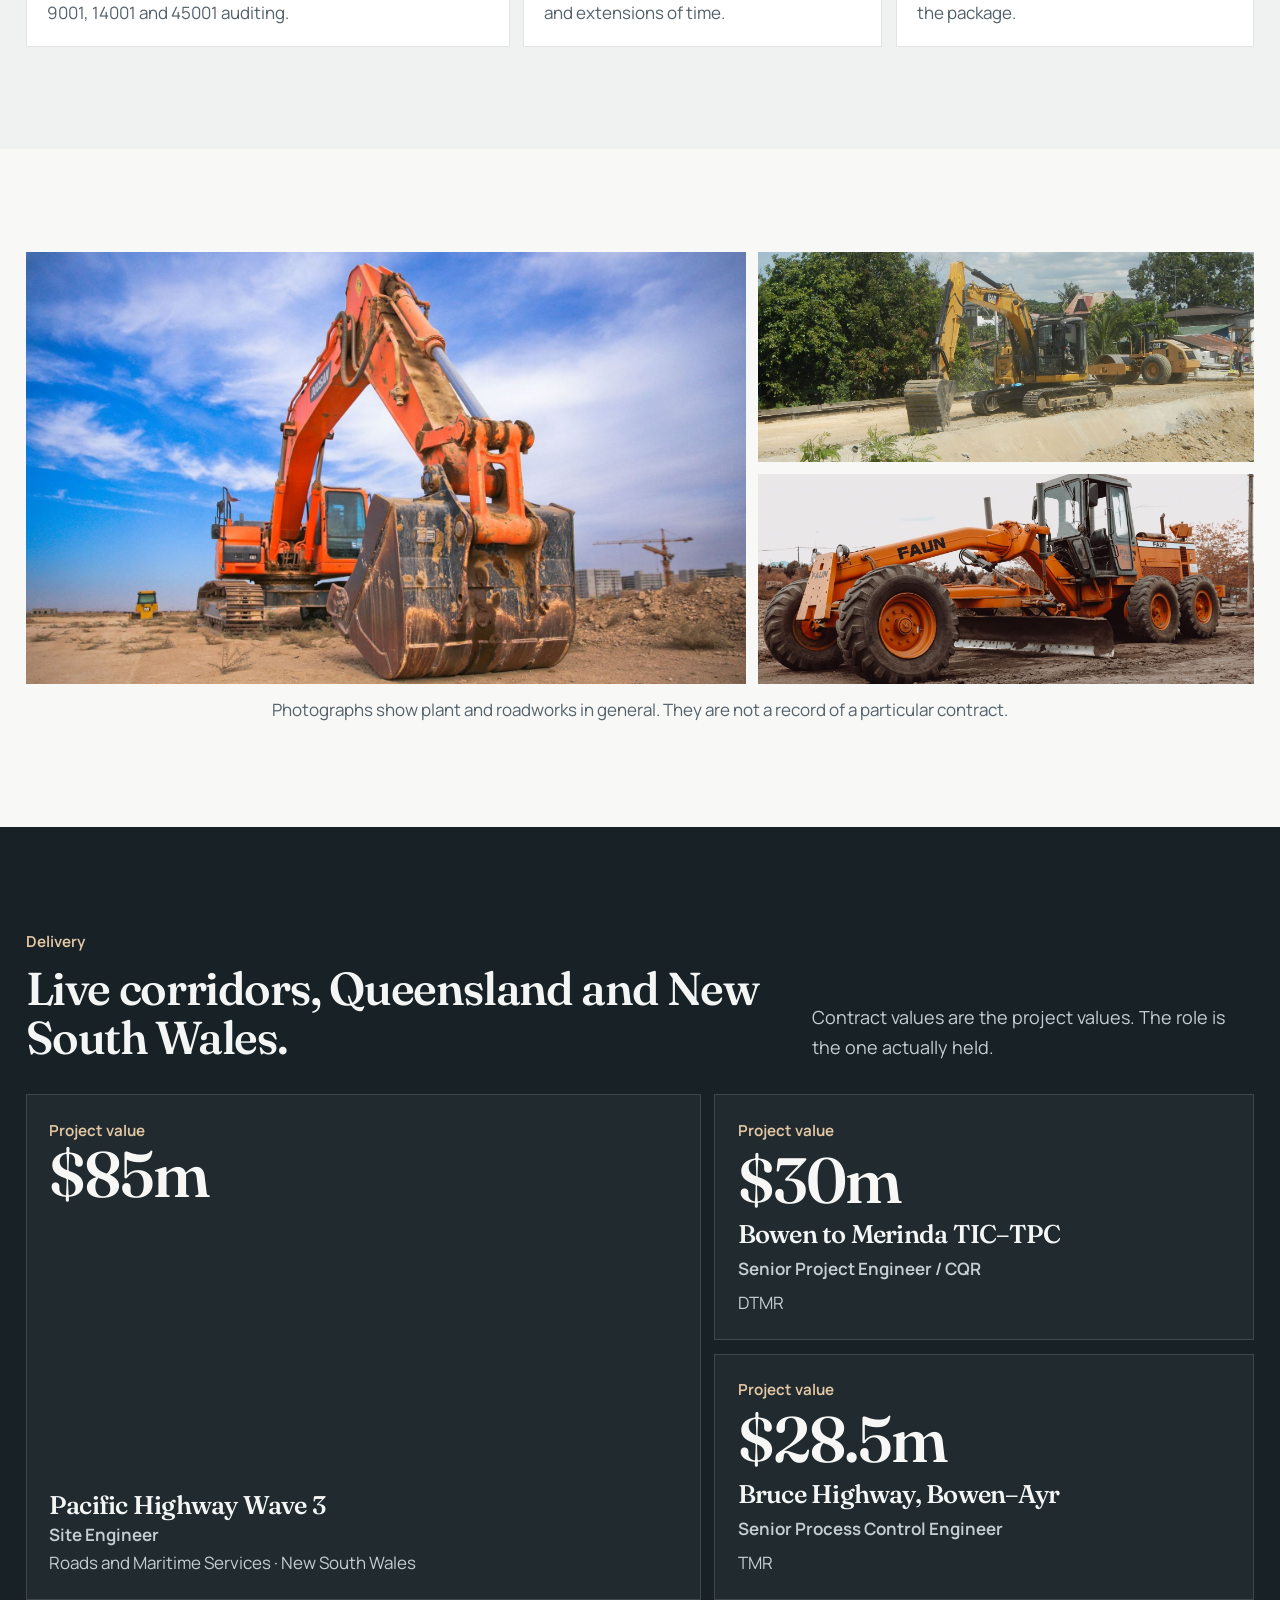
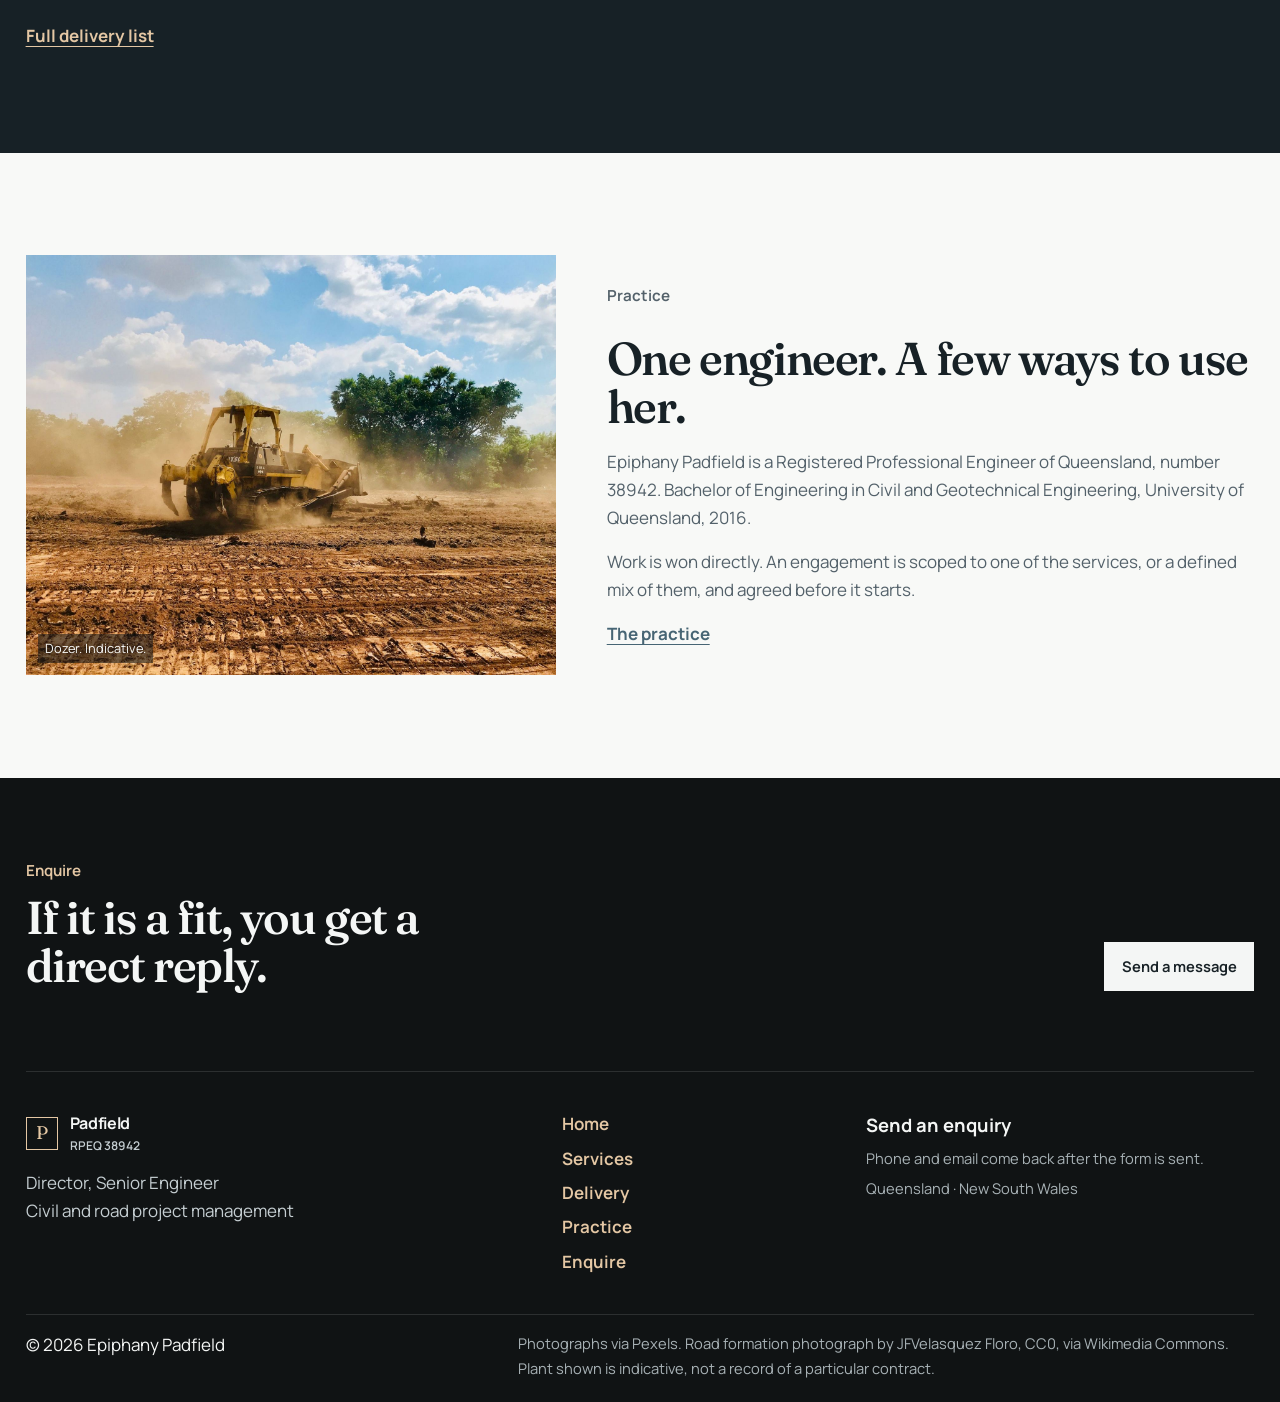
==== commit 44896dbf: "Hide contact details until the enquiry form is sent, and use a sharper paving photo on the hero. Co-" ====
--- a/index.html
+++ b/index.html
@@ -45,10 +45,10 @@
   <main id="content">
     <section class="hero">
       <div class="hero-media">
-        <video id="heroVideo" poster="assets/poster.jpg" muted loop playsinline preload="none" aria-hidden="true"></video>
+        <img src="assets/hero.jpg" alt="" width="2000" height="972">
       </div>
       <div class="hero-shade" aria-hidden="true"></div>
-      <p class="photo-note">Roller on fresh asphalt. Indicative.</p>
+      <p class="photo-note">Paving train on fresh asphalt. Indicative.</p>
       <div class="shell hero-copy">
         <div class="hero-copy-inner">
           <p class="eyebrow">Queensland · Registered Professional Engineer</p>
@@ -57,7 +57,6 @@
           <p class="lede">Project engineering on live roads and civil infrastructure. Separate engagements for delivery, pre-contracts, quality and commercial control.</p>
           <div class="hero-actions">
             <a class="btn" href="enquire.html">Send a message</a>
-            <a class="btn btn-ghost" href="tel:+61426281117">0426 281 117</a>
           </div>
         </div>
       </div>
@@ -189,7 +188,6 @@
       </div>
       <div class="foot-cta-actions">
         <a class="btn" href="enquire.html">Send a message</a>
-        <a class="btn btn-ghost" href="tel:+61426281117">0426 281 117</a>
       </div>
     </div>
     <div class="shell foot-grid">
@@ -205,8 +203,8 @@
         <a href="enquire.html">Enquire</a>
       </nav>
       <div class="foot-contact">
-        <a href="tel:+61426281117">0426 281 117</a>
-        <a href="mailto:padfieldepiphany@gmail.com">padfieldepiphany@gmail.com</a>
+        <a href="enquire.html">Send an enquiry</a>
+        <p class="fine">Phone and email come back after the form is sent.</p>
         <p class="fine">Queensland · New South Wales</p>
       </div>
     </div>
--- a/styles.css
+++ b/styles.css
@@ -211,10 +211,12 @@
   inset: 0;
   transform: scale(1.06);
 }
+.hero-media img,
 .hero-media video {
   width: 100%;
   height: 100%;
   object-fit: cover;
+  object-position: center 62%;
   position: absolute;
   inset: 0;
 }
@@ -540,6 +542,9 @@
 .hp { position: absolute; left: -9999px; }
 .form-status { min-height: 1.4em; font-weight: 650; color: var(--steel); }
 .form-status.is-error { color: var(--danger); }
+.contact-reveal { display: grid; gap: 0.25rem; padding-top: 0.35rem; }
+.contact-reveal[hidden] { display: none; }
+.contact-reveal p { color: var(--muted); font-size: 0.95rem; }
 .form-card .btn { justify-self: start; min-width: 11rem; }
 
 .foot { background: #101314; color: #f4f6f5; }
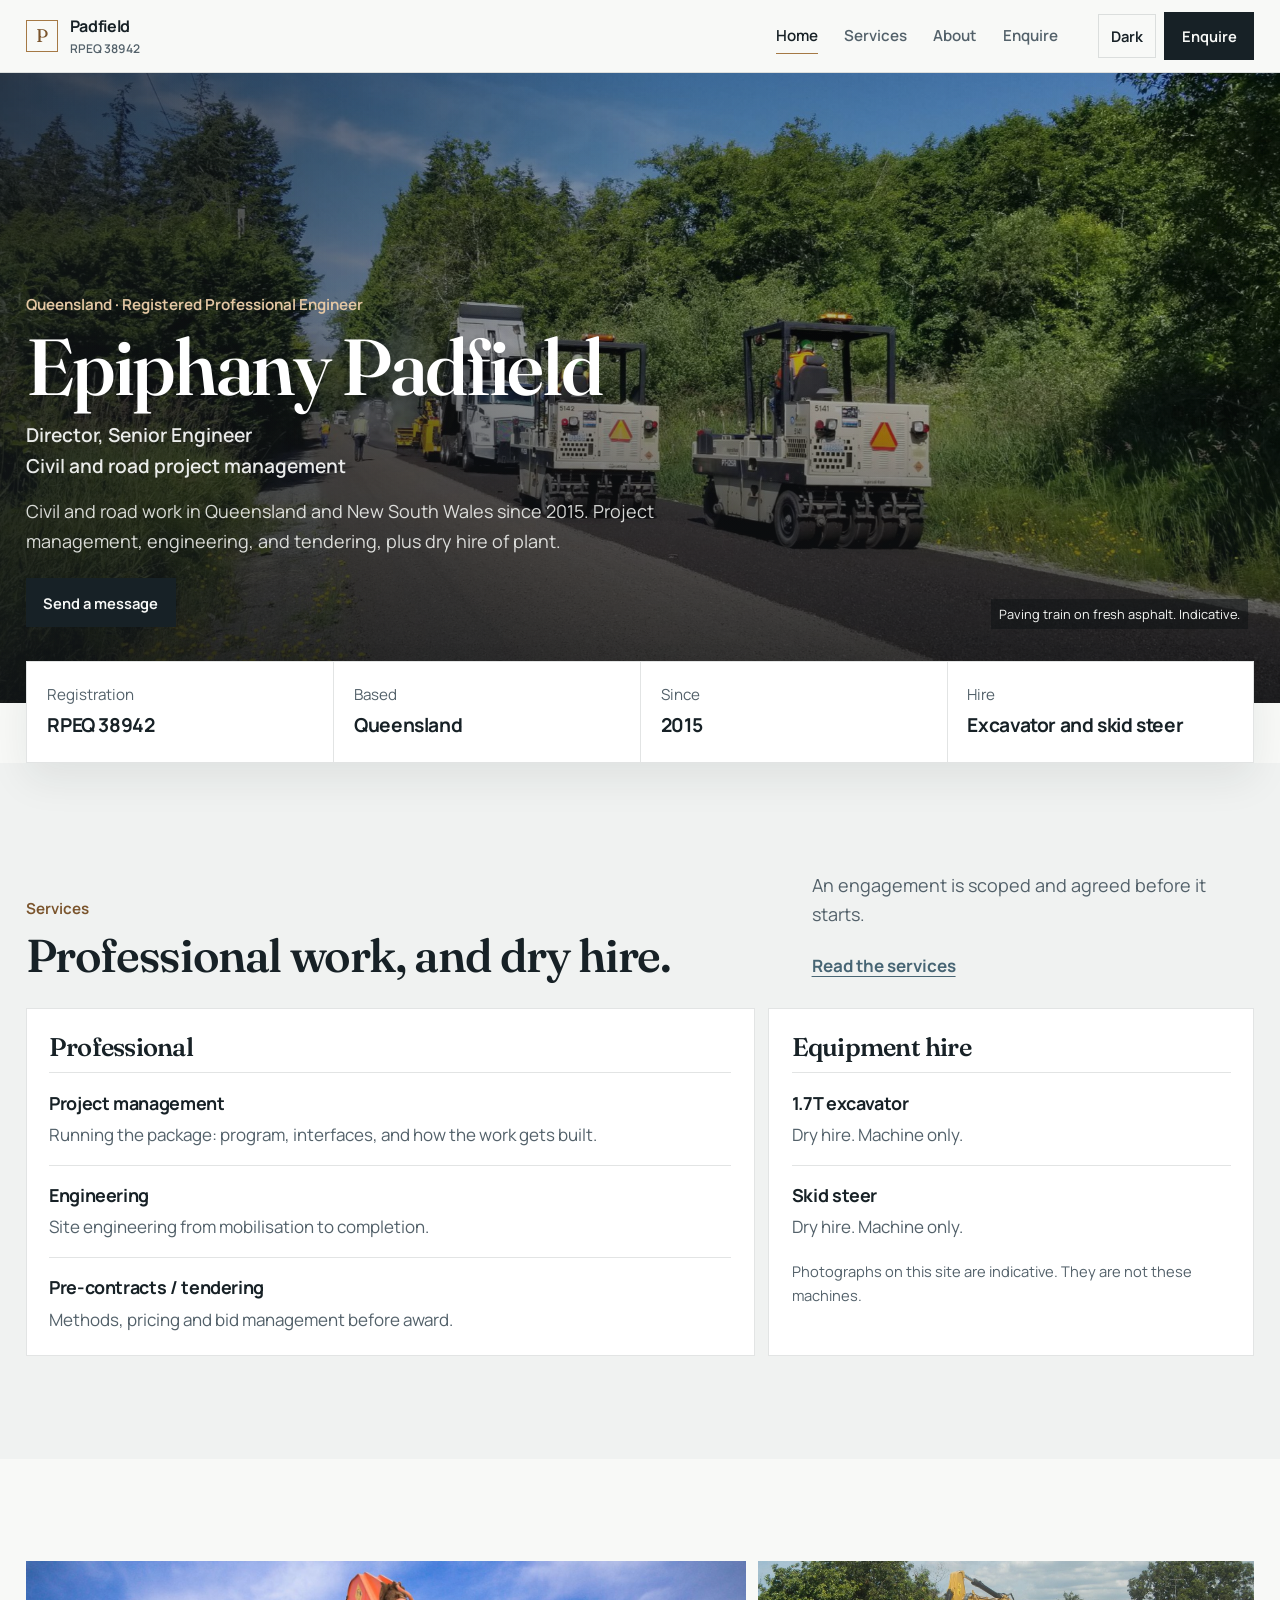
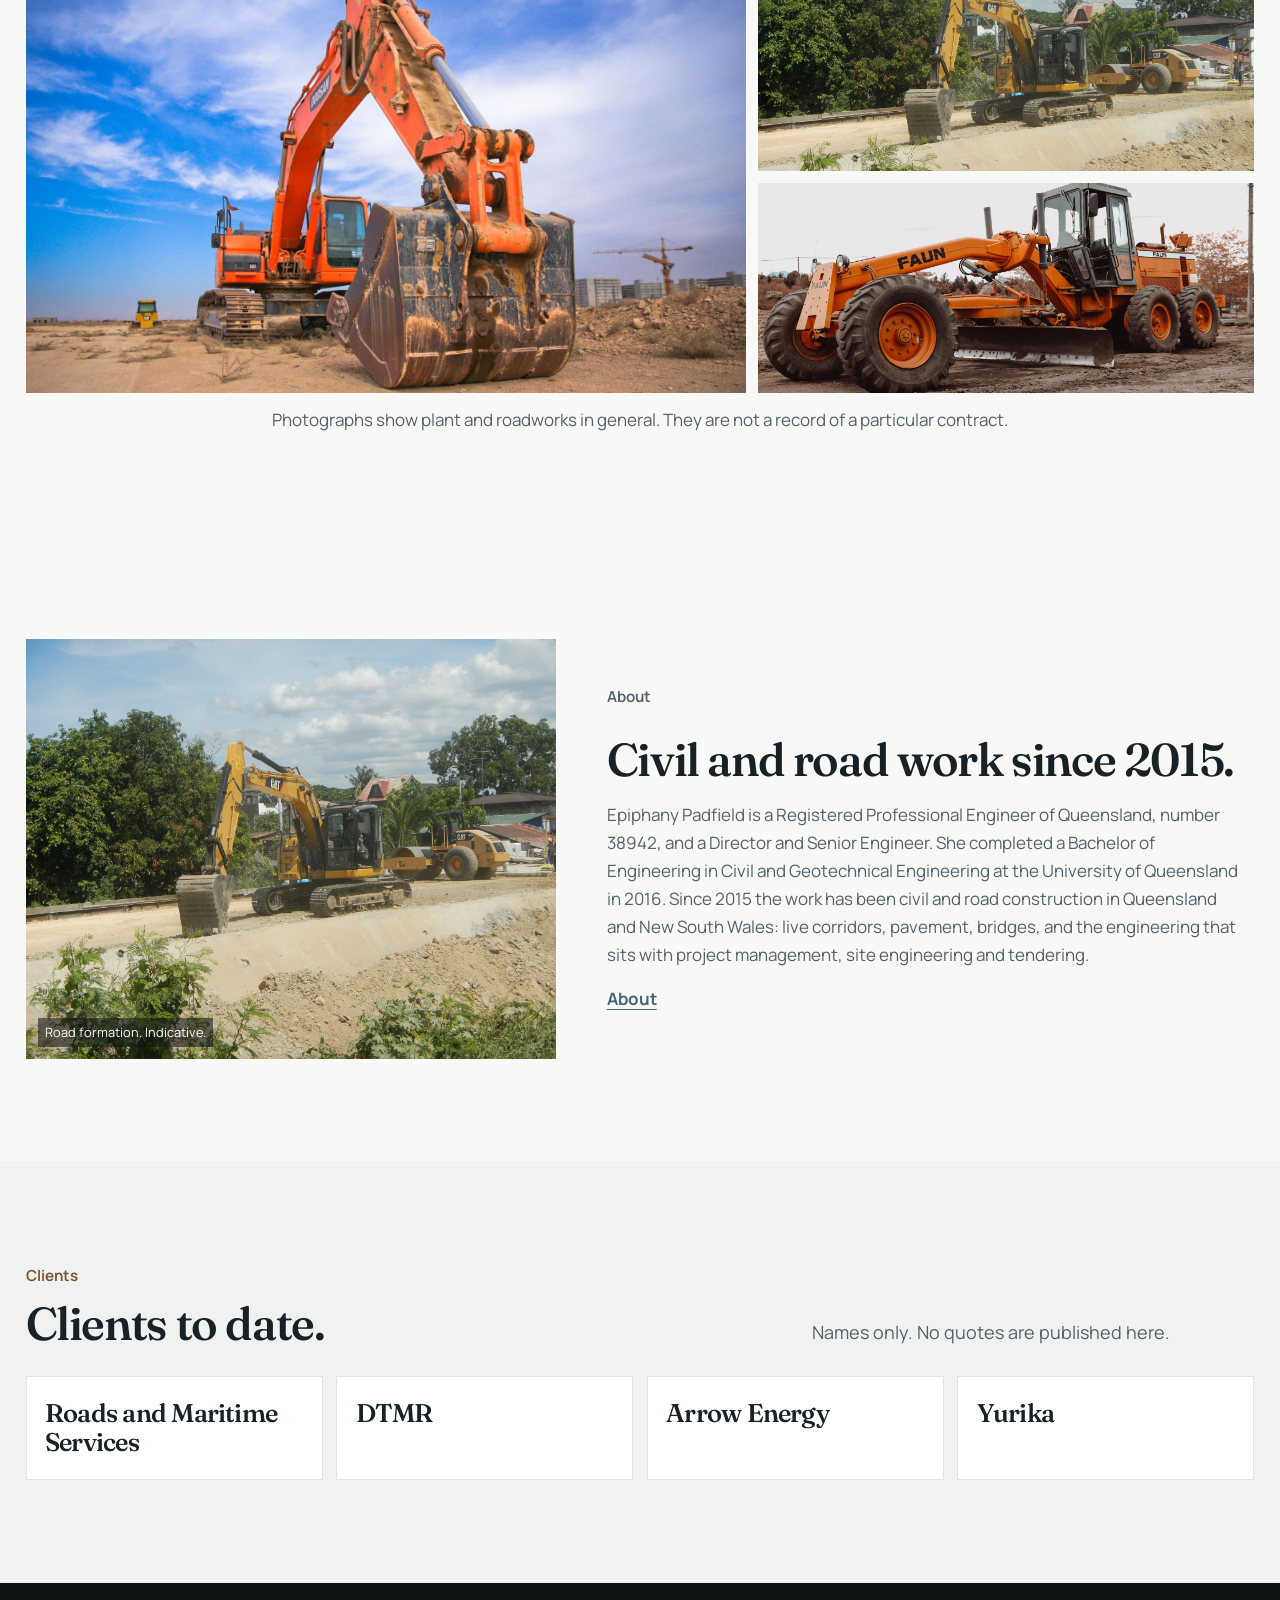
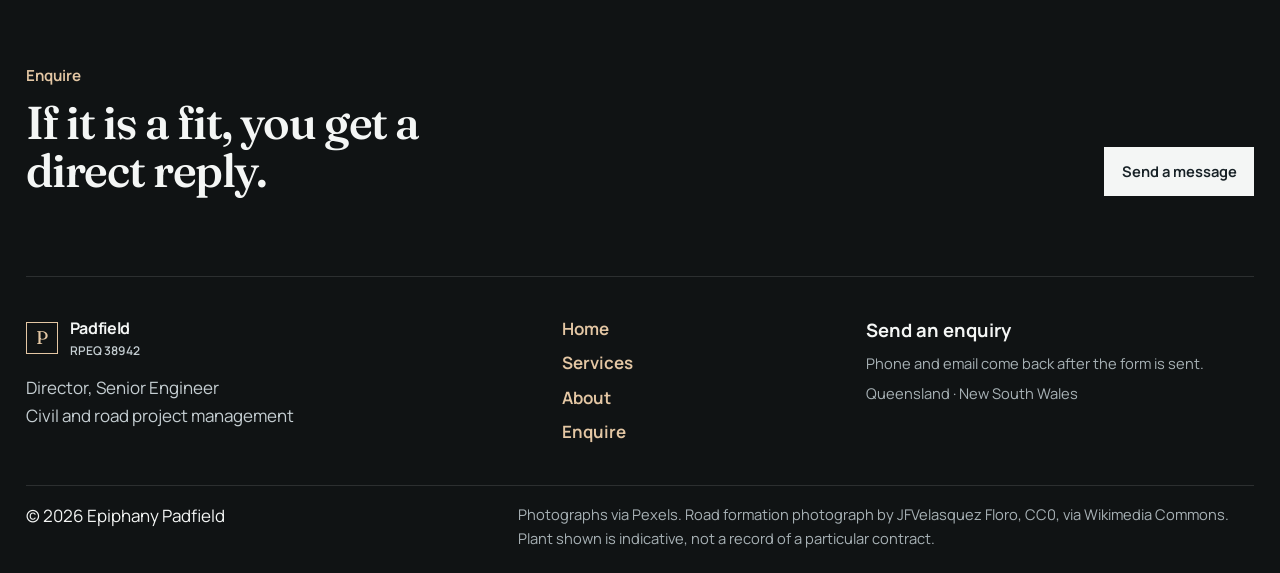
==== commit 86256033: "Replace the project list with services, a short career note, and client names. Co-authored-by: Curso" ====
--- a/index.html
+++ b/index.html
@@ -4,7 +4,7 @@
   <meta charset="utf-8">
   <meta name="viewport" content="width=device-width, initial-scale=1">
   <title>Epiphany Padfield · Civil &amp; Road Project Management · RPEQ</title>
-  <meta name="description" content="Epiphany Padfield, RPEQ 38942. Director and senior engineer. Civil and road project management, bridge and marine civils, pre-contracts, quality auditing and project delivery in Queensland.">
+  <meta name="description" content="Epiphany Padfield, RPEQ 38942. Director and senior engineer. Project management, engineering, pre-contracts and tendering, plus dry hire of a 1.7 tonne excavator and a skid steer.">
   <meta name="theme-color" content="#1A1E21">
   <link rel="icon" href="assets/favicon.svg" type="image/svg+xml">
   <link rel="preconnect" href="https://fonts.googleapis.com">
@@ -31,8 +31,7 @@
       <nav id="siteNav" aria-label="Pages">
         <a href="index.html" aria-current="page">Home</a>
         <a href="services.html">Services</a>
-        <a href="delivery.html">Delivery</a>
-        <a href="practice.html">Practice</a>
+        <a href="about.html">About</a>
         <a href="enquire.html">Enquire</a>
       </nav>
       <div class="nav-tools">
@@ -54,7 +53,7 @@
           <p class="eyebrow">Queensland · Registered Professional Engineer</p>
           <h1>Epiphany Padfield</h1>
           <p class="hero-role">Director, Senior Engineer<br>Civil and road project management</p>
-          <p class="lede">Project engineering on live roads and civil infrastructure. Separate engagements for delivery, pre-contracts, quality and commercial control.</p>
+          <p class="lede">Civil and road work in Queensland and New South Wales since 2015. Project management, engineering, and tendering, plus dry hire of plant.</p>
           <div class="hero-actions">
             <a class="btn" href="enquire.html">Send a message</a>
           </div>
@@ -67,8 +66,8 @@
         <ul>
           <li><span>Registration</span><strong>RPEQ 38942</strong></li>
           <li><span>Based</span><strong>Queensland</strong></li>
-          <li><span>Delivery</span><strong>Since 2015</strong></li>
-          <li><span>Services</span><strong>Eight, scoped separately</strong></li>
+          <li><span>Since</span><strong>2015</strong></li>
+          <li><span>Hire</span><strong>Excavator and skid steer</strong></li>
         </ul>
       </div>
     </section>
@@ -78,29 +77,30 @@
         <div class="split-head">
           <div>
             <p class="eyebrow">Services</p>
-            <h2>Eight ways to engage.</h2>
+            <h2>Professional work, and dry hire.</h2>
           </div>
           <div>
-            <p class="section-copy">An engagement is one of these, or a defined mix, agreed before it starts.</p>
+            <p class="section-copy">An engagement is scoped and agreed before it starts.</p>
             <p class="more"><a class="link" href="services.html">Read the services</a></p>
           </div>
         </div>
-        <div class="bento">
-          <a class="tile tile-lead" href="services.html#road">
-            <img src="assets/seal.jpg" alt="Truck feeding a surfacing crew on a live road" width="1800" height="1350">
-            <div class="tile-body">
-              <span class="idx">01</span>
-              <h3>Road project management</h3>
-              <p>Road upgrades, pavement, intersections and overtaking lanes inside an operating corridor.</p>
-            </div>
-          </a>
-          <a class="tile" href="services.html#civil"><span class="idx">02</span><h3>Civil construction engineering</h3><p>Site engineering from mobilisation to completion.</p></a>
-          <a class="tile" href="services.html#bridge"><span class="idx">03</span><h3>Bridge works</h3><p>Interfaces, transitions, precast and insitu concrete.</p></a>
-          <a class="tile" href="services.html#marine"><span class="idx">04</span><h3>Marine and waterway civils</h3><p>Boat ramps, dam outlets, cross drainage and scour protection.</p></a>
-          <a class="tile" href="services.html#precontracts"><span class="idx">05</span><h3>Pre-contracts</h3><p>Methods, pricing and bid management before award.</p></a>
-          <a class="tile" href="services.html#quality"><span class="idx">06</span><h3>Quality and auditing</h3><p>Quality management, contract quality roles, and ISO 9001, 14001 and 45001 auditing.</p></a>
-          <a class="tile" href="services.html#controls"><span class="idx">07</span><h3>Project controls</h3><p>Program, cost, forecasting, variations and extensions of time.</p></a>
-          <a class="tile" href="services.html#delivery"><span class="idx">08</span><h3>Project delivery</h3><p>Embedded with a civil contractor to run the package.</p></a>
+        <div class="offer-grid">
+          <article class="offer" id="professional">
+            <h3>Professional</h3>
+            <ul>
+              <li><strong>Project management</strong><span>Running the package: program, interfaces, and how the work gets built.</span></li>
+              <li><strong>Engineering</strong><span>Site engineering from mobilisation to completion.</span></li>
+              <li><strong>Pre-contracts / tendering</strong><span>Methods, pricing and bid management before award.</span></li>
+            </ul>
+          </article>
+          <article class="offer" id="hire">
+            <h3>Equipment hire</h3>
+            <ul>
+              <li><strong>1.7T excavator</strong><span>Dry hire. Machine only.</span></li>
+              <li><strong>Skid steer</strong><span>Dry hire. Machine only.</span></li>
+            </ul>
+            <p class="offer-note">Photographs on this site are indicative. They are not these machines.</p>
+          </article>
         </div>
       </div>
     </section>
@@ -123,59 +123,36 @@
       <p class="shell gallery-note">Photographs show plant and roadworks in general. They are not a record of a particular contract.</p>
     </section>
 
-    <section class="block band-deep reveal">
+    <section class="block reveal" id="about">
+      <div class="shell practice-split">
+        <figure class="frame">
+          <img src="assets/formation.jpg" alt="Excavator and roller on a road formation" width="1800" height="1350" loading="lazy">
+          <figcaption>Road formation. Indicative.</figcaption>
+        </figure>
+        <div class="practice-copy">
+          <p class="eyebrow">About</p>
+          <h2>Civil and road work since 2015.</h2>
+          <p>Epiphany Padfield is a Registered Professional Engineer of Queensland, number 38942, and a Director and Senior Engineer. She completed a Bachelor of Engineering in Civil and Geotechnical Engineering at the University of Queensland in 2016. Since 2015 the work has been civil and road construction in Queensland and New South Wales: live corridors, pavement, bridges, and the engineering that sits with project management, site engineering and tendering.</p>
+          <p><a class="link" href="about.html">About</a></p>
+        </div>
+      </div>
+    </section>
+
+    <section class="block band-soft reveal" id="clients">
       <div class="shell">
         <div class="split-head">
           <div>
-            <p class="eyebrow">Delivery</p>
-            <h2>Live corridors, Queensland and New South Wales.</h2>
+            <p class="eyebrow">Clients</p>
+            <h2>Clients to date.</h2>
           </div>
-          <p class="section-copy">Contract values are the project values. The role is the one actually held.</p>
+          <p class="section-copy">Names only. No quotes are published here.</p>
         </div>
-        <div class="project-grid">
-          <a class="pcard pcard-lead" href="delivery.html#pacific">
-            <div>
-              <p class="pcard-kicker">Project value</p>
-              <p class="pcard-value">$85m</p>
-            </div>
-            <div>
-              <h3>Pacific Highway Wave 3</h3>
-              <p class="pcard-role">Site Engineer</p>
-              <p class="pcard-meta">Roads and Maritime Services · New South Wales</p>
-            </div>
-          </a>
-          <a class="pcard" href="delivery.html#bowen">
-            <p class="pcard-kicker">Project value</p>
-            <p class="pcard-value">$30m</p>
-            <h3>Bowen to Merinda TIC–TPC</h3>
-            <p class="pcard-role">Senior Project Engineer / CQR</p>
-            <p class="pcard-meta">DTMR</p>
-          </a>
-          <a class="pcard" href="delivery.html#bowen-ayr">
-            <p class="pcard-kicker">Project value</p>
-            <p class="pcard-value">$28.5m</p>
-            <h3>Bruce Highway, Bowen–Ayr</h3>
-            <p class="pcard-role">Senior Process Control Engineer</p>
-            <p class="pcard-meta">TMR</p>
-          </a>
-        </div>
-        <p class="more"><a class="link" href="delivery.html">Full delivery list</a></p>
-      </div>
-    </section>
-
-    <section class="block reveal">
-      <div class="shell practice-split">
-        <figure class="frame">
-          <img src="assets/dozer.jpg" alt="Dozer working in dust on an earthworks pad" width="1800" height="1350" loading="lazy">
-          <figcaption>Dozer. Indicative.</figcaption>
-        </figure>
-        <div class="practice-copy">
-          <p class="eyebrow">Practice</p>
-          <h2>One engineer. A few ways to use her.</h2>
-          <p>Epiphany Padfield is a Registered Professional Engineer of Queensland, number 38942. Bachelor of Engineering in Civil and Geotechnical Engineering, University of Queensland, 2016.</p>
-          <p>Work is won directly. An engagement is scoped to one of the services, or a defined mix of them, and agreed before it starts.</p>
-          <p><a class="link" href="practice.html">The practice</a></p>
-        </div>
+        <ul class="clients">
+          <li>Roads and Maritime Services</li>
+          <li>DTMR</li>
+          <li>Arrow Energy</li>
+          <li>Yurika</li>
+        </ul>
       </div>
     </section>
   </main>
@@ -198,8 +175,7 @@
       <nav aria-label="Footer">
         <a href="index.html">Home</a>
         <a href="services.html">Services</a>
-        <a href="delivery.html">Delivery</a>
-        <a href="practice.html">Practice</a>
+        <a href="about.html">About</a>
         <a href="enquire.html">Enquire</a>
       </nav>
       <div class="foot-contact">
--- a/styles.css
+++ b/styles.css
@@ -339,6 +339,42 @@
 .pcard-kicker { color: #e4c7a4; font-weight: 650; font-size: 0.95rem; }
 .pcard-value { margin: 0.15rem 0 0.4rem; font-size: clamp(3.2rem, 5vw, 5rem); line-height: 0.9; color: #f7f8f6; }
 .pcard-role { font-weight: 650; color: #f4f6f5; }
+.offer-grid { display: grid; grid-template-columns: 1.2fr 0.8fr; gap: 0.85rem; }
+.offer {
+  background: var(--surface);
+  border: 1px solid var(--line);
+  padding: 1.5rem 1.4rem 0.4rem;
+}
+.offer h3 { margin-bottom: 0.4rem; }
+.offer ul { list-style: none; margin: 0.6rem 0 0; padding: 0; }
+.offer li {
+  display: grid;
+  gap: 0.2rem;
+  padding: 0.95rem 0;
+  border-top: 1px solid var(--line);
+}
+.offer li strong { font-size: 1.12rem; letter-spacing: -0.02em; }
+.offer li span, .offer-note { color: var(--muted); }
+.offer-note { margin: 0.15rem 0 1rem; font-size: 0.92rem; }
+.clients {
+  display: grid;
+  grid-template-columns: repeat(4, 1fr);
+  gap: 0.85rem;
+  list-style: none;
+  margin: 1.5rem 0 0;
+  padding: 0;
+}
+.clients li {
+  margin: 0;
+  background: var(--surface);
+  border: 1px solid var(--line);
+  padding: 1.35rem 1.15rem;
+  font-family: var(--serif);
+  font-weight: 560;
+  font-size: clamp(1.35rem, 2vw, 1.7rem);
+  line-height: 1.15;
+  letter-spacing: -0.03em;
+}
 .more { margin-top: 1.4rem; }
 .page-end { padding: 2.2rem 0 3.5rem; }
 
@@ -593,7 +629,7 @@
 .js .reveal.is-in { opacity: 1; transform: none; }
 
 @media (max-width: 980px) {
-  .bento, .project-grid, .split-head, .page-hero-grid, .practice-split, .practice-layout, .enquire-layout, .service-row, .foot-cta, .foot-grid, .gallery-grid {
+  .bento, .project-grid, .split-head, .page-hero-grid, .practice-split, .practice-layout, .enquire-layout, .service-row, .foot-cta, .foot-grid, .gallery-grid, .offer-grid, .clients {
     grid-template-columns: 1fr;
   }
   .tile-lead, .pcard-lead, .gallery-main, .record:first-child { grid-row: auto; grid-column: auto; }
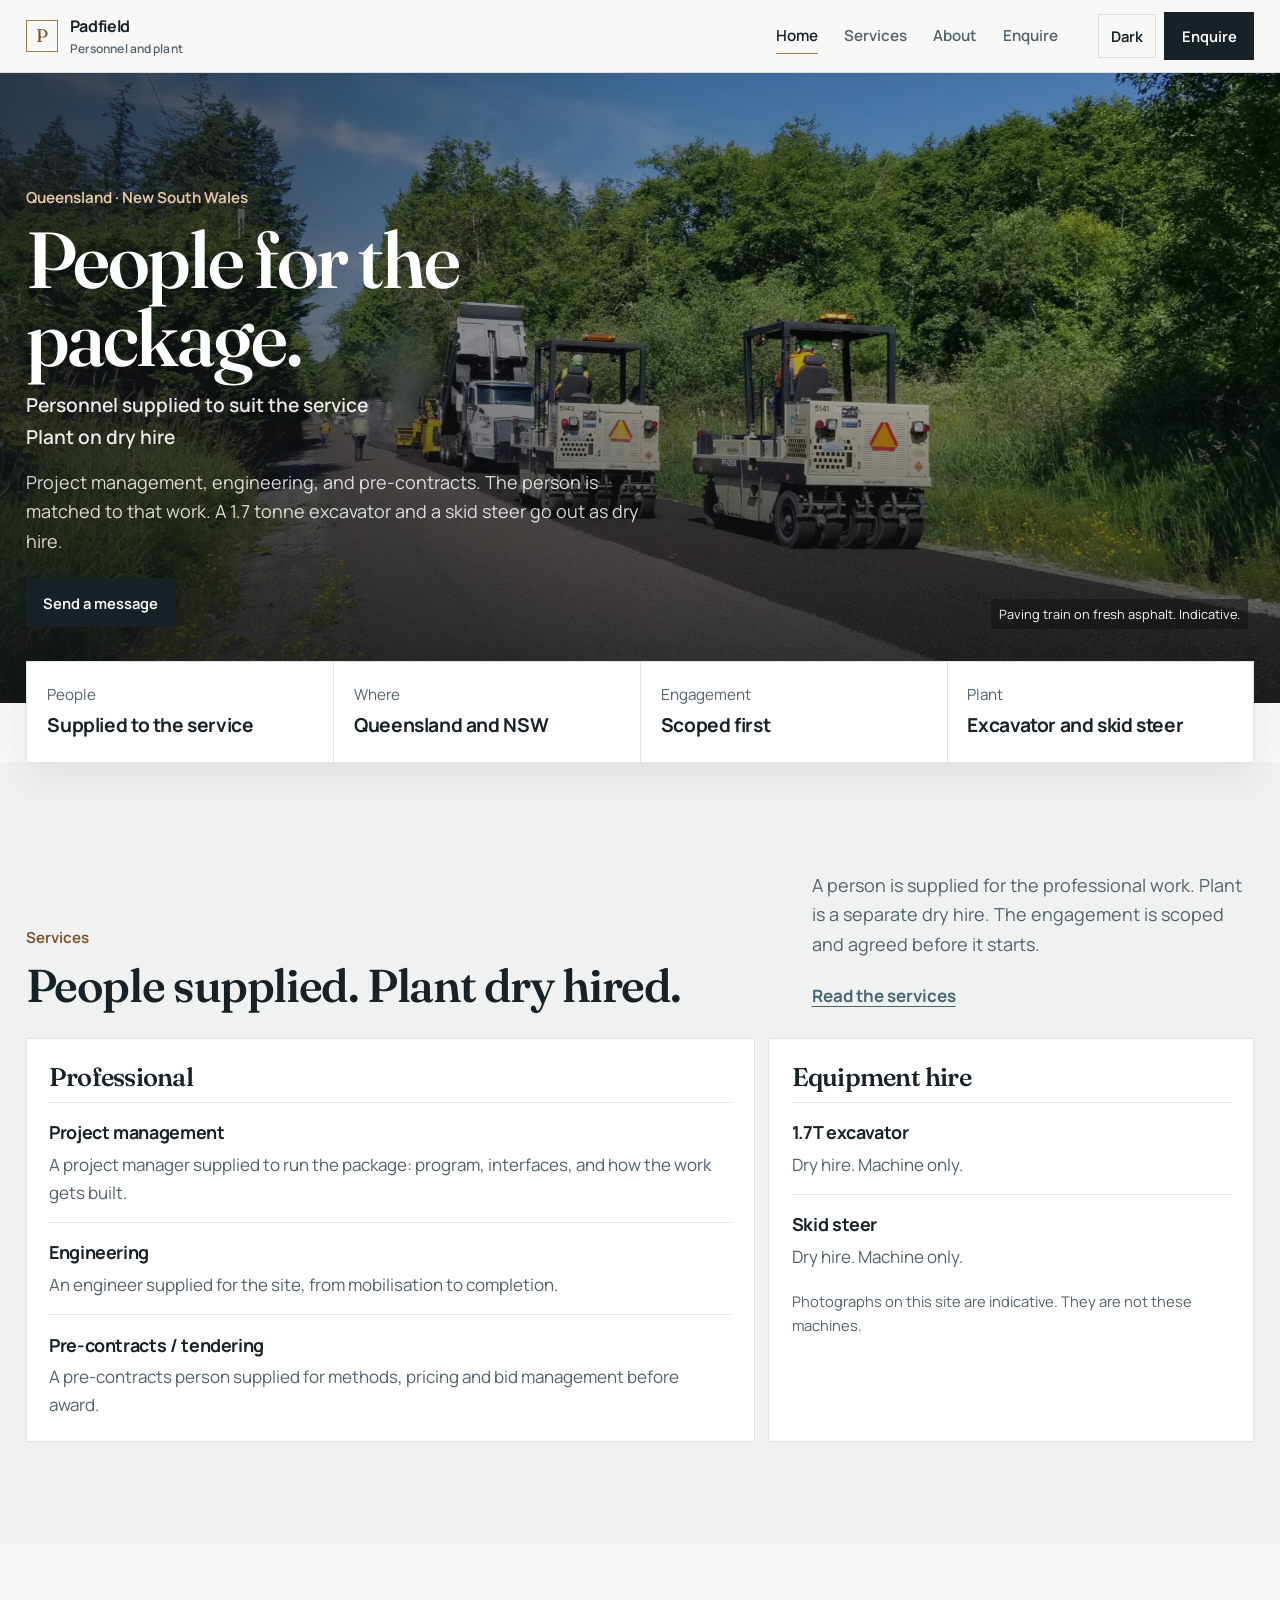
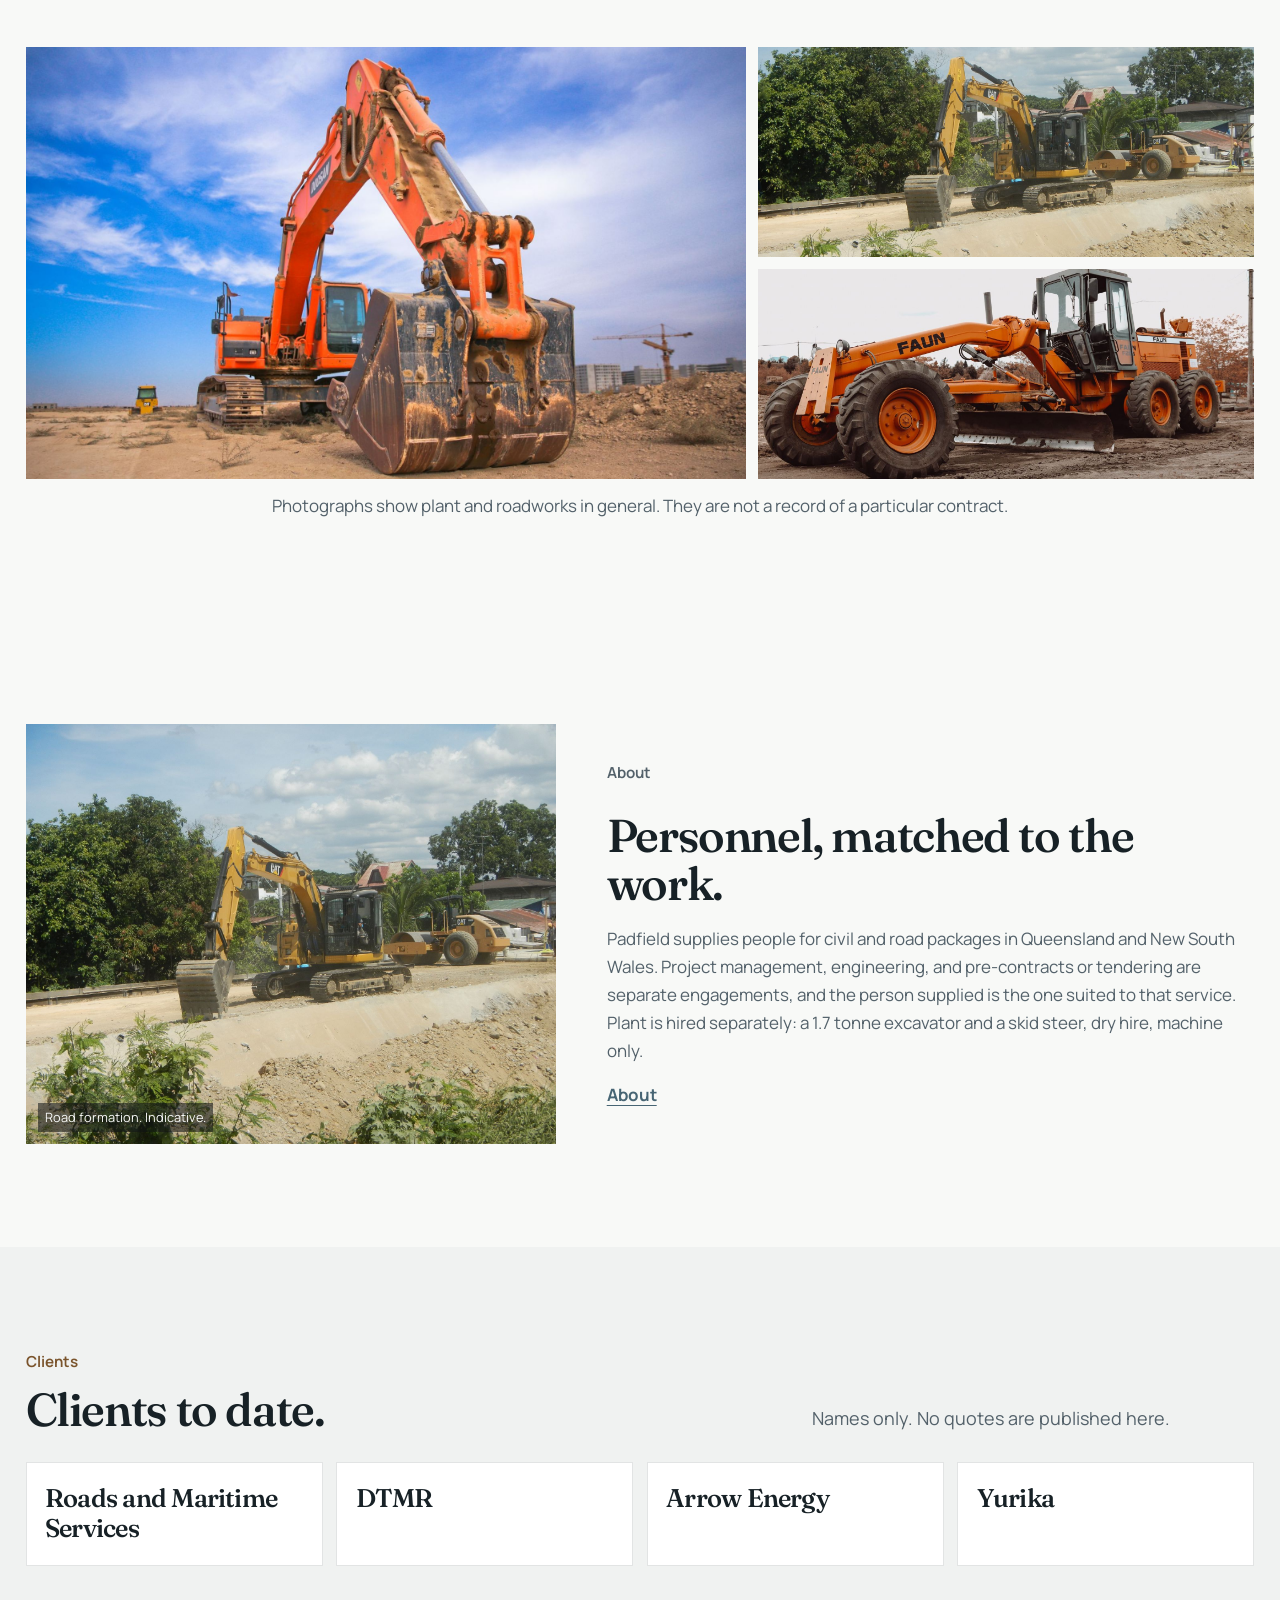
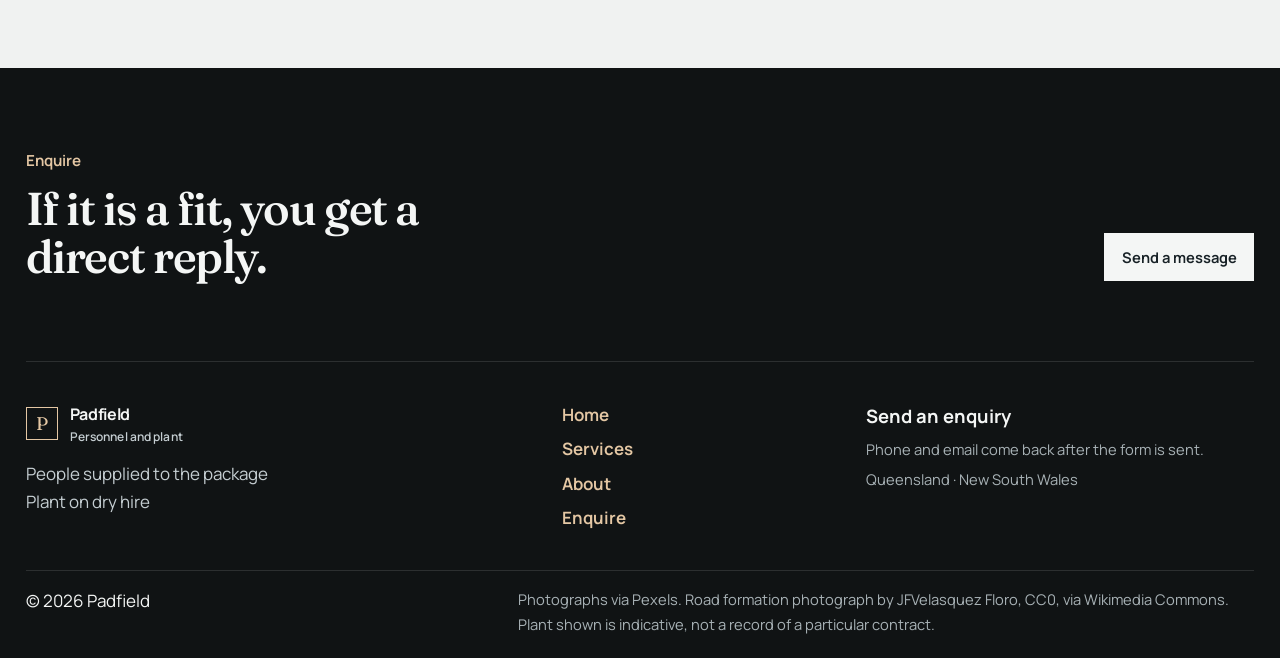
==== commit b036d58e: "Present the site as personnel and plant supply, without a personal name or registration number. Co-a" ====
--- a/index.html
+++ b/index.html
@@ -3,8 +3,8 @@
 <head>
   <meta charset="utf-8">
   <meta name="viewport" content="width=device-width, initial-scale=1">
-  <title>Epiphany Padfield · Civil &amp; Road Project Management · RPEQ</title>
-  <meta name="description" content="Epiphany Padfield, RPEQ 38942. Director and senior engineer. Project management, engineering, pre-contracts and tendering, plus dry hire of a 1.7 tonne excavator and a skid steer.">
+  <title>Padfield · Personnel and plant</title>
+  <meta name="description" content="Padfield supplies personnel for project management, engineering, and pre-contracts or tendering, plus dry hire of a 1.7 tonne excavator and a skid steer.">
   <meta name="theme-color" content="#1A1E21">
   <link rel="icon" href="assets/favicon.svg" type="image/svg+xml">
   <link rel="preconnect" href="https://fonts.googleapis.com">
@@ -26,7 +26,7 @@
   <a class="skip" href="#content">Skip to content</a>
   <header class="nav">
     <div class="shell nav-bar">
-      <a class="wordmark" href="index.html"><span class="mark" aria-hidden="true">P</span><span><strong>Padfield</strong><small>RPEQ 38942</small></span></a>
+      <a class="wordmark" href="index.html"><span class="mark" aria-hidden="true">P</span><span><strong>Padfield</strong><small>Personnel and plant</small></span></a>
       <button class="nav-toggle" id="navToggle" type="button" aria-expanded="false" aria-controls="siteNav">Menu</button>
       <nav id="siteNav" aria-label="Pages">
         <a href="index.html" aria-current="page">Home</a>
@@ -50,10 +50,10 @@
       <p class="photo-note">Paving train on fresh asphalt. Indicative.</p>
       <div class="shell hero-copy">
         <div class="hero-copy-inner">
-          <p class="eyebrow">Queensland · Registered Professional Engineer</p>
-          <h1>Epiphany Padfield</h1>
-          <p class="hero-role">Director, Senior Engineer<br>Civil and road project management</p>
-          <p class="lede">Civil and road work in Queensland and New South Wales since 2015. Project management, engineering, and tendering, plus dry hire of plant.</p>
+          <p class="eyebrow">Queensland · New South Wales</p>
+          <h1>People for the package.</h1>
+          <p class="hero-role">Personnel supplied to suit the service<br>Plant on dry hire</p>
+          <p class="lede">Project management, engineering, and pre-contracts. The person is matched to that work. A 1.7 tonne excavator and a skid steer go out as dry hire.</p>
           <div class="hero-actions">
             <a class="btn" href="enquire.html">Send a message</a>
           </div>
@@ -64,10 +64,10 @@
     <section class="proof" aria-label="At a glance">
       <div class="shell">
         <ul>
-          <li><span>Registration</span><strong>RPEQ 38942</strong></li>
-          <li><span>Based</span><strong>Queensland</strong></li>
-          <li><span>Since</span><strong>2015</strong></li>
-          <li><span>Hire</span><strong>Excavator and skid steer</strong></li>
+          <li><span>People</span><strong>Supplied to the service</strong></li>
+          <li><span>Where</span><strong>Queensland and NSW</strong></li>
+          <li><span>Engagement</span><strong>Scoped first</strong></li>
+          <li><span>Plant</span><strong>Excavator and skid steer</strong></li>
         </ul>
       </div>
     </section>
@@ -77,10 +77,10 @@
         <div class="split-head">
           <div>
             <p class="eyebrow">Services</p>
-            <h2>Professional work, and dry hire.</h2>
+            <h2>People supplied. Plant dry hired.</h2>
           </div>
           <div>
-            <p class="section-copy">An engagement is scoped and agreed before it starts.</p>
+            <p class="section-copy">A person is supplied for the professional work. Plant is a separate dry hire. The engagement is scoped and agreed before it starts.</p>
             <p class="more"><a class="link" href="services.html">Read the services</a></p>
           </div>
         </div>
@@ -88,9 +88,9 @@
           <article class="offer" id="professional">
             <h3>Professional</h3>
             <ul>
-              <li><strong>Project management</strong><span>Running the package: program, interfaces, and how the work gets built.</span></li>
-              <li><strong>Engineering</strong><span>Site engineering from mobilisation to completion.</span></li>
-              <li><strong>Pre-contracts / tendering</strong><span>Methods, pricing and bid management before award.</span></li>
+              <li><strong>Project management</strong><span>A project manager supplied to run the package: program, interfaces, and how the work gets built.</span></li>
+              <li><strong>Engineering</strong><span>An engineer supplied for the site, from mobilisation to completion.</span></li>
+              <li><strong>Pre-contracts / tendering</strong><span>A pre-contracts person supplied for methods, pricing and bid management before award.</span></li>
             </ul>
           </article>
           <article class="offer" id="hire">
@@ -131,8 +131,8 @@
         </figure>
         <div class="practice-copy">
           <p class="eyebrow">About</p>
-          <h2>Civil and road work since 2015.</h2>
-          <p>Epiphany Padfield is a Registered Professional Engineer of Queensland, number 38942, and a Director and Senior Engineer. She completed a Bachelor of Engineering in Civil and Geotechnical Engineering at the University of Queensland in 2016. Since 2015 the work has been civil and road construction in Queensland and New South Wales: live corridors, pavement, bridges, and the engineering that sits with project management, site engineering and tendering.</p>
+          <h2>Personnel, matched to the work.</h2>
+          <p>Padfield supplies people for civil and road packages in Queensland and New South Wales. Project management, engineering, and pre-contracts or tendering are separate engagements, and the person supplied is the one suited to that service. Plant is hired separately: a 1.7 tonne excavator and a skid steer, dry hire, machine only.</p>
           <p><a class="link" href="about.html">About</a></p>
         </div>
       </div>
@@ -169,8 +169,8 @@
     </div>
     <div class="shell foot-grid">
       <div>
-        <a class="wordmark" href="index.html"><span class="mark" aria-hidden="true">P</span><span><strong>Padfield</strong><small>RPEQ 38942</small></span></a>
-        <p class="foot-role">Director, Senior Engineer<br>Civil and road project management</p>
+        <a class="wordmark" href="index.html"><span class="mark" aria-hidden="true">P</span><span><strong>Padfield</strong><small>Personnel and plant</small></span></a>
+        <p class="foot-role">People supplied to the package<br>Plant on dry hire</p>
       </div>
       <nav aria-label="Footer">
         <a href="index.html">Home</a>
@@ -185,7 +185,7 @@
       </div>
     </div>
     <div class="shell foot-base">
-      <p>© 2026 Epiphany Padfield</p>
+      <p>© 2026 Padfield</p>
       <p class="fine">Photographs via Pexels. Road formation photograph by JFVelasquez Floro, CC0, via Wikimedia Commons. Plant shown is indicative, not a record of a particular contract.</p>
     </div>
   </footer>
